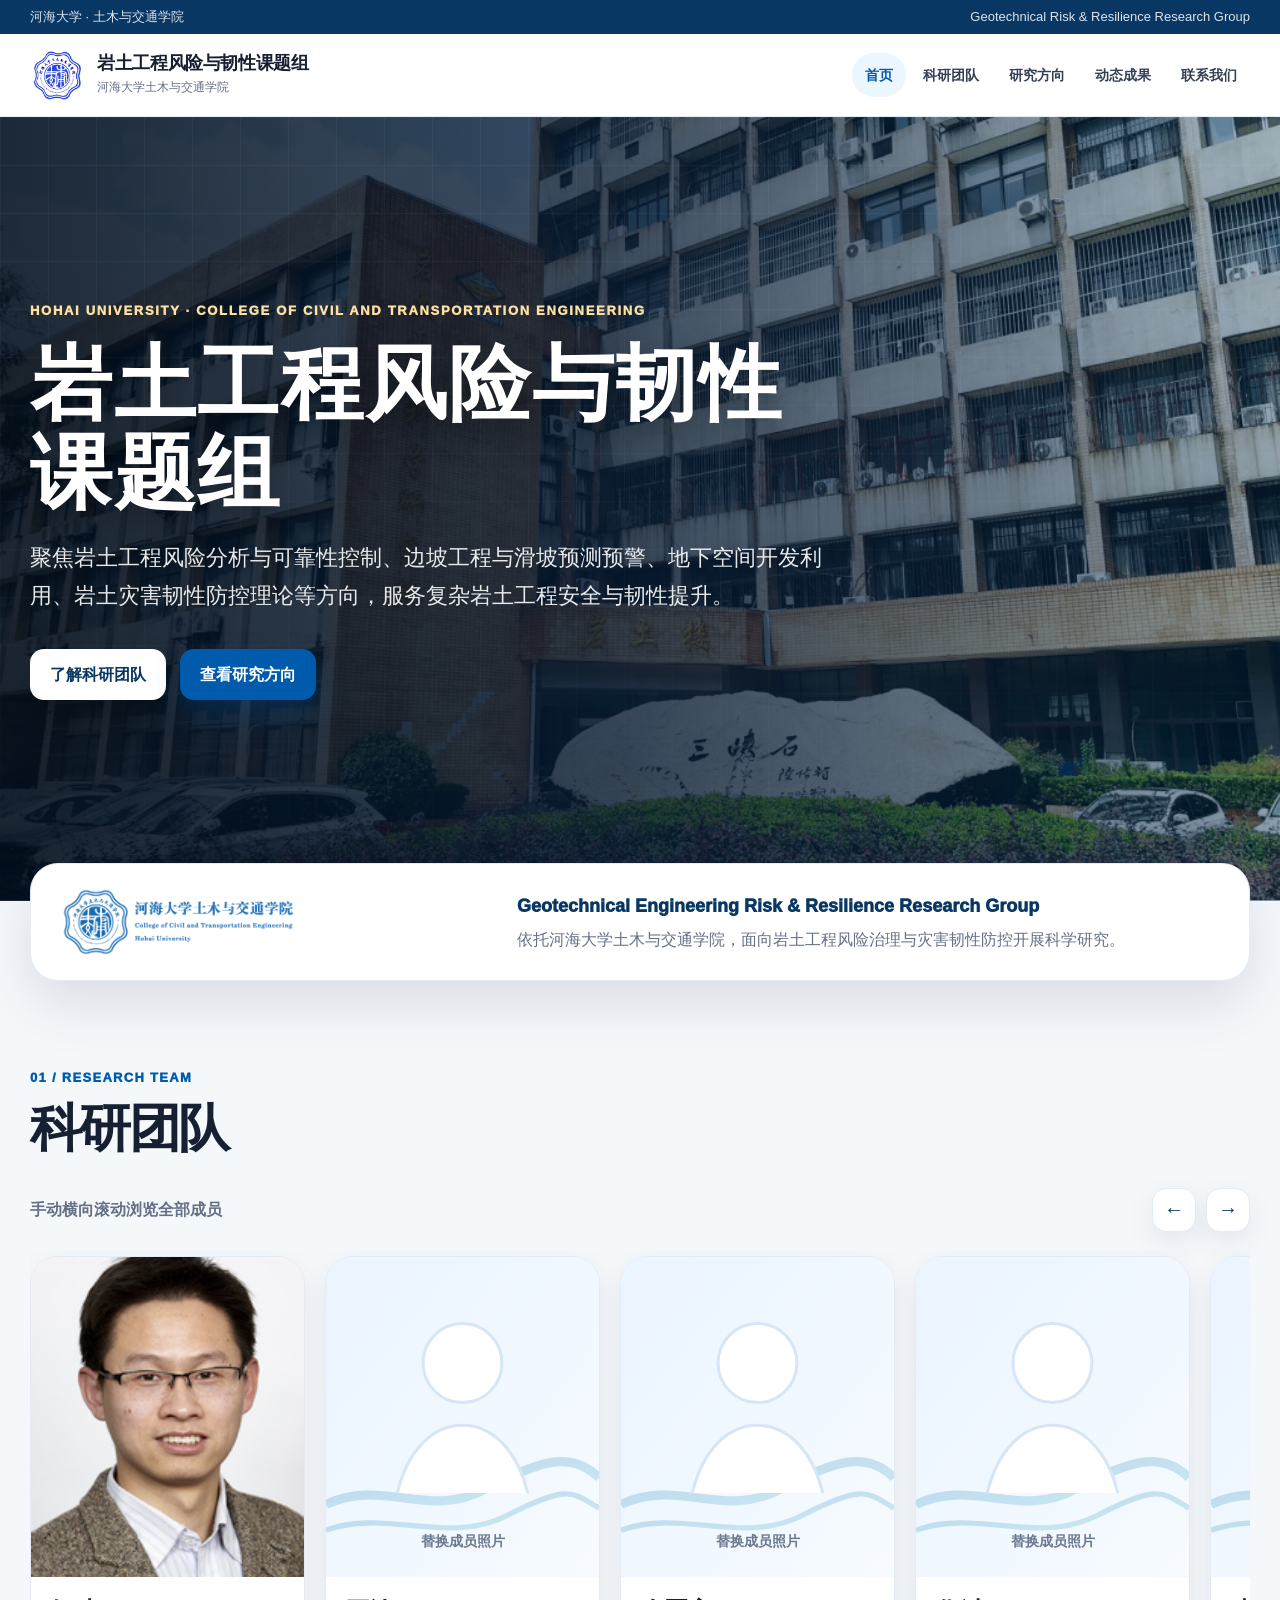
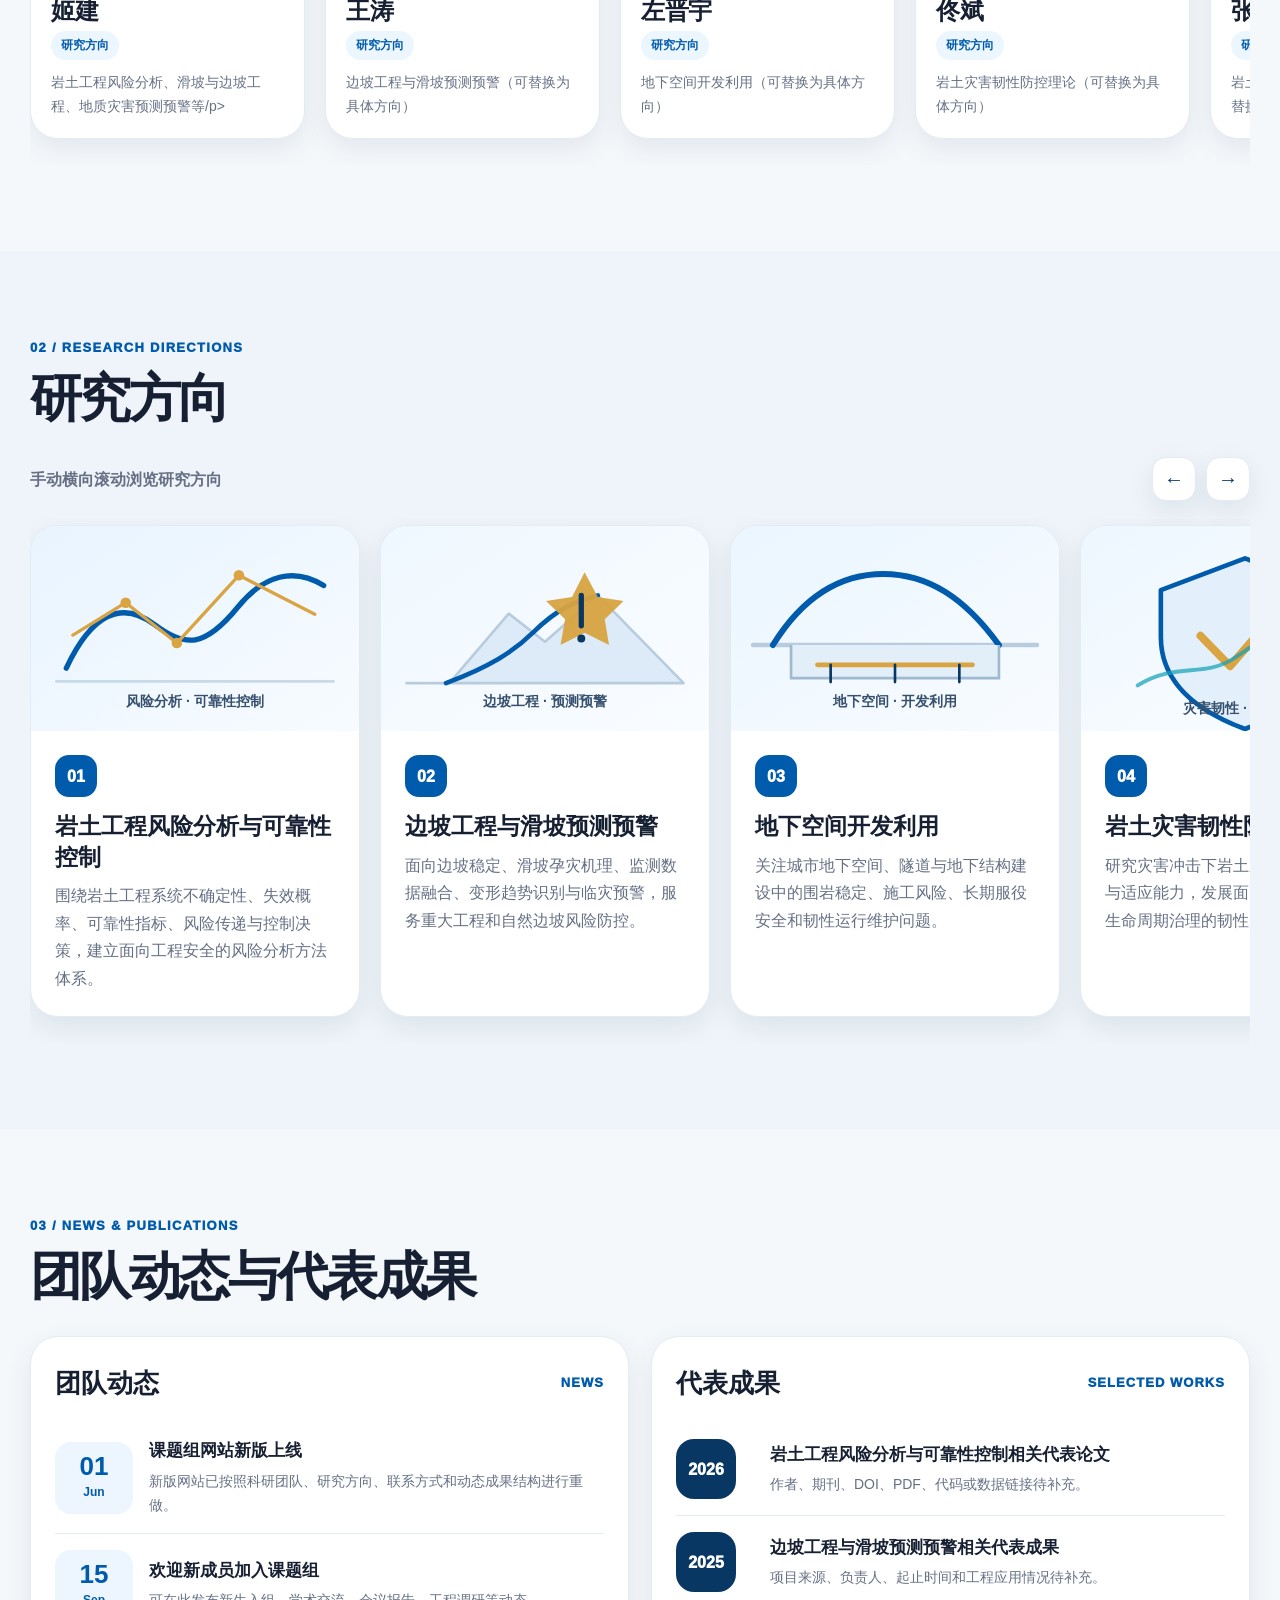
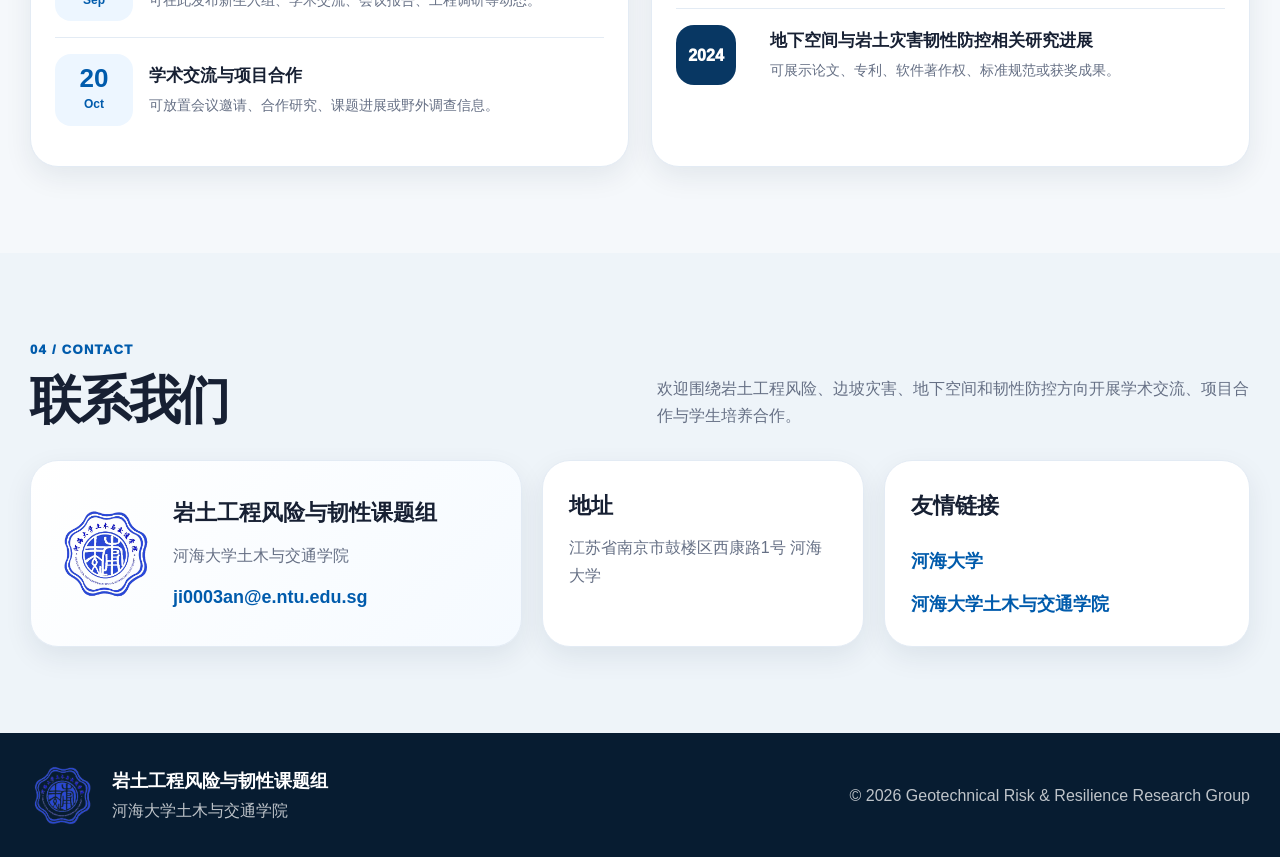
==== 课题组网站/index.html @ 854dbd65 "Add files via upload" ====
<!DOCTYPE html>
<html lang="zh-CN">
<head>
  <meta charset="UTF-8" />
  <meta name="viewport" content="width=device-width, initial-scale=1.0" />
  <title>岩土工程风险与韧性课题组</title>
  <meta name="description" content="河海大学土木与交通学院岩土工程风险与韧性课题组网站，展示科研团队、研究方向、联系方式、团队动态与代表成果。" />
  <meta name="theme-color" content="#005bac" />
  <link rel="stylesheet" href="assets/css/style.css" />
</head>
<body>
  <a class="skip-link" href="#mainContent">跳转到正文</a>

  <div class="topbar">
    <div class="container topbar-inner">
      <span>河海大学 · 土木与交通学院</span>
      <span>Geotechnical Risk & Resilience Research Group</span>
    </div>
  </div>

  <header class="site-header" id="siteHeader">
    <nav class="container navbar" aria-label="主导航">
      <a class="brand" href="#home" aria-label="返回首页">
        <img class="brand-emblem" src="assets/img/college-emblem.png" alt="河海大学土木与交通学院院徽" />
        <span class="brand-copy">
          <strong>岩土工程风险与韧性课题组</strong>
          <em>河海大学土木与交通学院</em>
        </span>
      </a>

      <button class="menu-toggle" id="menuToggle" type="button" aria-expanded="false" aria-controls="navMenu">
        <span></span><span></span><span></span>
        <span class="sr-only">打开或关闭导航菜单</span>
      </button>

      <div class="nav-menu" id="navMenu">
        <a href="#home">首页</a>
        <a href="#team">科研团队</a>
        <a href="#research">研究方向</a>
        <a href="#news">动态成果</a>
        <a href="#contact">联系我们</a>
      </div>
    </nav>
  </header>

  <main id="mainContent">
    <section class="hero" id="home" aria-label="网站首页">
      <div class="hero-shade"></div>
      <div class="container hero-content">
        <div class="hero-copy reveal">
          <p class="hero-kicker">HOHAI UNIVERSITY · COLLEGE OF CIVIL AND TRANSPORTATION ENGINEERING</p>
          <h1>岩土工程风险与韧性<br />课题组</h1>
          <p class="hero-lead">聚焦岩土工程风险分析与可靠性控制、边坡工程与滑坡预测预警、地下空间开发利用、岩土灾害韧性防控理论等方向，服务复杂岩土工程安全与韧性提升。</p>
          <div class="hero-actions">
            <a class="btn primary" href="#team">了解科研团队</a>
            <a class="btn secondary" href="#research">查看研究方向</a>
          </div>
        </div>
      </div>
    </section>

    <div class="affiliation-band" aria-label="学院标识">
      <div class="container affiliation-inner">
        <img class="college-wordmark" src="assets/img/college-logo-blue.png" alt="河海大学土木与交通学院标识" />
        <div class="affiliation-text">
          <strong>Geotechnical Engineering Risk & Resilience Research Group</strong>
          <span>依托河海大学土木与交通学院，面向岩土工程风险治理与灾害韧性防控开展科学研究。</span>
        </div>
      </div>
    </div>

    <section class="section" id="team">
      <div class="container">
        <div class="section-heading reveal">
          <div>
            <p class="section-index">01 / Research Team</p>
            <h2>科研团队</h2>
          </div>
          <p></p>
        </div>

        <div class="scroll-toolbar reveal" aria-label="科研团队滚动控制">
          <span>手动横向滚动浏览全部成员</span>
          <div class="scroll-buttons">
            <button type="button" data-scroll-target="#memberTrack" data-scroll-dir="-1" aria-label="向左滚动科研团队">←</button>
            <button type="button" data-scroll-target="#memberTrack" data-scroll-dir="1" aria-label="向右滚动科研团队">→</button>
          </div>
        </div>

        <div class="horizontal-track members-track reveal" id="memberTrack" tabindex="0" aria-label="科研团队成员列表">
          <article class="member-card"><figure><img src="assets/img/people/Jianji.jpg" alt="姬建照片占位" /></figure><div class="member-info"><h3>姬建</h3><span>研究方向</span><p>岩土工程风险分析、滑坡与边坡工程、地质灾害预测预警等/p></div></article>
          <article class="member-card"><figure><img src="assets/img/people/person-placeholder.svg" alt="王涛照片占位" /></figure><div class="member-info"><h3>王涛</h3><span>研究方向</span><p>边坡工程与滑坡预测预警（可替换为具体方向）</p></div></article>
          <article class="member-card"><figure><img src="assets/img/people/person-placeholder.svg" alt="左晋宇照片占位" /></figure><div class="member-info"><h3>左晋宇</h3><span>研究方向</span><p>地下空间开发利用（可替换为具体方向）</p></div></article>
          <article class="member-card"><figure><img src="assets/img/people/person-placeholder.svg" alt="佟斌照片占位" /></figure><div class="member-info"><h3>佟斌</h3><span>研究方向</span><p>岩土灾害韧性防控理论（可替换为具体方向）</p></div></article>
          <article class="member-card"><figure><img src="assets/img/people/person-placeholder.svg" alt="张童照片占位" /></figure><div class="member-info"><h3>张童</h3><span>研究方向</span><p>岩土工程风险分析与可靠性控制（可替换为具体方向）</p></div></article>
          <article class="member-card"><figure><img src="assets/img/people/person-placeholder.svg" alt="张昱照片占位" /></figure><div class="member-info"><h3>张昱</h3><span>研究方向</span><p>边坡工程与滑坡预测预警（可替换为具体方向）</p></div></article>
          <article class="member-card"><figure><img src="assets/img/people/MapelChow.png" alt="周逸枫照片占位" /></figure><div class="member-info"><h3>周逸枫</h3><span>研究方向</span><p>岩质边坡稳定性，机器学习</p></div></article>
          <article class="member-card"><figure><img src="assets/img/people/person-placeholder.svg" alt="李思侃照片占位" /></figure><div class="member-info"><h3>李思侃</h3><span>研究方向</span><p>岩土灾害韧性防控理论（可替换为具体方向）</p></div></article>
          <article class="member-card"><figure><img src="assets/img/people/person-placeholder.svg" alt="汪长兴照片占位" /></figure><div class="member-info"><h3>汪长兴</h3><span>研究方向</span><p>岩土工程风险分析与可靠性控制（可替换为具体方向）</p></div></article>
          <article class="member-card"><figure><img src="assets/img/people/person-placeholder.svg" alt="谢善尧照片占位" /></figure><div class="member-info"><h3>谢善尧</h3><span>研究方向</span><p>边坡工程与滑坡预测预警（可替换为具体方向）</p></div></article>
          <article class="member-card"><figure><img src="assets/img/people/person-placeholder.svg" alt="潘文轩照片占位" /></figure><div class="member-info"><h3>潘文轩</h3><span>研究方向</span><p>地下空间开发利用（可替换为具体方向）</p></div></article>
          <article class="member-card"><figure><img src="assets/img/people/person-placeholder.svg" alt="田佳庆照片占位" /></figure><div class="member-info"><h3>田佳庆</h3><span>研究方向</span><p>岩土灾害韧性防控理论（可替换为具体方向）</p></div></article>
          <article class="member-card"><figure><img src="assets/img/people/person-placeholder.svg" alt="刘雅洁照片占位" /></figure><div class="member-info"><h3>刘雅洁</h3><span>研究方向</span><p>岩土工程风险分析与可靠性控制（可替换为具体方向）</p></div></article>
          <article class="member-card"><figure><img src="assets/img/people/person-placeholder.svg" alt="洪立涛照片占位" /></figure><div class="member-info"><h3>洪立涛</h3><span>研究方向</span><p>边坡工程与滑坡预测预警（可替换为具体方向）</p></div></article>
          <article class="member-card"><figure><img src="assets/img/people/person-placeholder.svg" alt="陈哲照片占位" /></figure><div class="member-info"><h3>陈哲</h3><span>研究方向</span><p>地下空间开发利用（可替换为具体方向）</p></div></article>
          <article class="member-card"><figure><img src="assets/img/people/person-placeholder.svg" alt="章均昊照片占位" /></figure><div class="member-info"><h3>章均昊</h3><span>研究方向</span><p>岩土灾害韧性防控理论（可替换为具体方向）</p></div></article>
          <article class="member-card"><figure><img src="assets/img/people/person-placeholder.svg" alt="项梓轩照片占位" /></figure><div class="member-info"><h3>项梓轩</h3><span>研究方向</span><p>岩土工程风险分析与可靠性控制（可替换为具体方向）</p></div></article>
          <article class="member-card"><figure><img src="assets/img/people/PengYijie.jpg" alt="彭毅杰照片占位" /></figure><div class="member-info"><h3>彭毅杰</h3><span>研究方向</span><p>机器学习</p></div></article>
          <article class="member-card"><figure><img src="assets/img/people/person-placeholder.svg" alt="徐璐照片占位" /></figure><div class="member-info"><h3>徐璐</h3><span>研究方向</span><p>地下空间开发利用（可替换为具体方向）</p></div></article>
        </div>
      </div>
    </section>

    <section class="section section-muted" id="research">
      <div class="container">
        <div class="section-heading reveal">
          <div>
            <p class="section-index">02 / Research Directions</p>
            <h2>研究方向</h2>
          </div>
          <p></p>
        </div>

        <div class="scroll-toolbar reveal" aria-label="研究方向滚动控制">
          <span>手动横向滚动浏览研究方向</span>
          <div class="scroll-buttons">
            <button type="button" data-scroll-target="#researchTrack" data-scroll-dir="-1" aria-label="向左滚动研究方向">←</button>
            <button type="button" data-scroll-target="#researchTrack" data-scroll-dir="1" aria-label="向右滚动研究方向">→</button>
          </div>
        </div>

        <div class="horizontal-track research-track reveal" id="researchTrack" tabindex="0" aria-label="研究方向列表">
          <article class="research-card">
            <figure><img src="assets/img/research/risk-reliability.svg" alt="岩土工程风险分析与可靠性控制图片占位" /></figure>
            <div class="research-card-body"><span>01</span><h3>岩土工程风险分析与可靠性控制</h3><p>围绕岩土工程系统不确定性、失效概率、可靠性指标、风险传递与控制决策，建立面向工程安全的风险分析方法体系。</p></div>
          </article>
          <article class="research-card">
            <figure><img src="assets/img/research/slope-warning.svg" alt="边坡工程与滑坡预测预警图片占位" /></figure>
            <div class="research-card-body"><span>02</span><h3>边坡工程与滑坡预测预警</h3><p>面向边坡稳定、滑坡孕灾机理、监测数据融合、变形趋势识别与临灾预警，服务重大工程和自然边坡风险防控。</p></div>
          </article>
          <article class="research-card">
            <figure><img src="assets/img/research/underground-space.svg" alt="地下空间开发利用图片占位" /></figure>
            <div class="research-card-body"><span>03</span><h3>地下空间开发利用</h3><p>关注城市地下空间、隧道与地下结构建设中的围岩稳定、施工风险、长期服役安全和韧性运行维护问题。</p></div>
          </article>
          <article class="research-card">
            <figure><img src="assets/img/research/resilience-prevention.svg" alt="岩土灾害韧性防控理论图片占位" /></figure>
            <div class="research-card-body"><span>04</span><h3>岩土灾害韧性防控理论</h3><p>研究灾害冲击下岩土系统的承灾、恢复与适应能力，发展面向多灾种耦合和全生命周期治理的韧性防控理论。</p></div>
          </article>
        </div>
      </div>
    </section>

    <section class="section" id="news">
      <div class="container">
        <div class="section-heading reveal">
          <div>
            <p class="section-index">03 / News & Publications</p>
            <h2>团队动态与代表成果</h2>
          </div>
          <p></p>
        </div>

        <div class="news-publications">
          <div class="panel reveal">
            <div class="panel-head">
              <h3>团队动态</h3>
              <span>News</span>
            </div>
            <article class="news-item"><time><strong>01</strong><span>Jun</span></time><div><h4>课题组网站新版上线</h4><p>新版网站已按照科研团队、研究方向、联系方式和动态成果结构进行重做。</p></div></article>
            <article class="news-item"><time><strong>15</strong><span>Sep</span></time><div><h4>欢迎新成员加入课题组</h4><p>可在此发布新生入组、学术交流、会议报告、工程调研等动态。</p></div></article>
            <article class="news-item"><time><strong>20</strong><span>Oct</span></time><div><h4>学术交流与项目合作</h4><p>可放置会议邀请、合作研究、课题进展或野外调查信息。</p></div></article>
          </div>

          <div class="panel reveal">
            <div class="panel-head">
              <h3>代表成果</h3>
              <span>Selected Works</span>
            </div>
            <article class="publication-item"><span>2026</span><div><h4>岩土工程风险分析与可靠性控制相关代表论文</h4><p>作者、期刊、DOI、PDF、代码或数据链接待补充。</p></div></article>
            <article class="publication-item"><span>2025</span><div><h4>边坡工程与滑坡预测预警相关代表成果</h4><p>项目来源、负责人、起止时间和工程应用情况待补充。</p></div></article>
            <article class="publication-item"><span>2024</span><div><h4>地下空间与岩土灾害韧性防控相关研究进展</h4><p>可展示论文、专利、软件著作权、标准规范或获奖成果。</p></div></article>
          </div>
        </div>
      </div>
    </section>
    <section class="section section-muted" id="contact">
      <div class="container">
        <div class="section-heading reveal">
          <div>
            <p class="section-index">04 / Contact</p>
            <h2>联系我们</h2>
          </div>
          <p>欢迎围绕岩土工程风险、边坡灾害、地下空间和韧性防控方向开展学术交流、项目合作与学生培养合作。</p>
        </div>

        <div class="contact-layout reveal">
          <div class="contact-card primary-contact">
            <img src="assets/img/college-emblem.png" alt="河海大学土木与交通学院院徽" />
            <div>
              <h3>岩土工程风险与韧性课题组</h3>
              <p>河海大学土木与交通学院</p>
              <a href="mailto:ji0003an@e.ntu.edu.sg">ji0003an@e.ntu.edu.sg</a>
            </div>
          </div>
          <div class="contact-card">
            <h3>地址</h3>
            <p>江苏省南京市鼓楼区西康路1号      河海大学</p>
          </div>
          <div class="contact-card">
  <h3>友情链接</h3>
  <p>
    <a href="https://www.hhu.edu.cn/" target="_blank" rel="noopener noreferrer">河海大学</a><br />
    <a href="https://ccte.hhu.edu.cn/" target="_blank" rel="noopener noreferrer">河海大学土木与交通学院</a><br />
  </p>
</div>
        </div>
      </div>
    </section>

  </main>

  <footer class="site-footer">
    <div class="container footer-inner">
      <div class="footer-brand">
        <img src="assets/img/college-emblem.png" alt="河海大学土木与交通学院院徽" />
        <div>
          <strong>岩土工程风险与韧性课题组</strong>
          <span>河海大学土木与交通学院</span>
        </div>
      </div>
      <div class="footer-meta">© <span id="year"></span> Geotechnical Risk & Resilience Research Group</div>
    </div>
  </footer>

  <button class="back-to-top" id="backToTop" type="button" aria-label="返回顶部">↑</button>
  <script src="assets/js/main.js"></script>
</body>
</html>
---- 课题组网站/assets/css/style.css ----
:root {
  --blue: #005bac;
  --blue-dark: #083763;
  --blue-deeper: #061c34;
  --cyan: #15a1b8;
  --gold: #d9a441;
  --ink: #172033;
  --muted: #667085;
  --line: #e3ebf4;
  --bg: #f5f8fb;
  --white: #ffffff;
  --shadow: 0 22px 58px rgba(13, 35, 66, 0.12);
  --shadow-soft: 0 10px 28px rgba(13, 35, 66, 0.08);
  --radius-lg: 28px;
  --radius: 18px;
  --header-height: 82px;
}

* { box-sizing: border-box; }
html { scroll-behavior: smooth; scroll-padding-top: 104px; }
body {
  margin: 0;
  color: var(--ink);
  background: var(--bg);
  font-family: "PingFang SC", "Microsoft YaHei", "Noto Sans SC", Arial, sans-serif;
  line-height: 1.72;
}
body.menu-open { overflow: hidden; }
a { color: inherit; text-decoration: none; }
img { display: block; max-width: 100%; }
button { font: inherit; }
code {
  padding: 2px 6px;
  border-radius: 7px;
  color: var(--blue-dark);
  background: #e9f4ff;
  font-size: 0.92em;
}

.container {
  width: min(1220px, calc(100% - 44px));
  margin: 0 auto;
}
.sr-only,
.skip-link {
  position: absolute;
  width: 1px;
  height: 1px;
  padding: 0;
  margin: -1px;
  overflow: hidden;
  clip: rect(0, 0, 0, 0);
  white-space: nowrap;
  border: 0;
}
.skip-link:focus {
  position: fixed;
  top: 12px;
  left: 12px;
  z-index: 999;
  width: auto;
  height: auto;
  padding: 10px 14px;
  clip: auto;
  color: white;
  background: var(--blue-dark);
  border-radius: 10px;
}

.topbar {
  color: rgba(255, 255, 255, 0.86);
  background: var(--blue-dark);
  font-size: 13px;
}
.topbar-inner {
  min-height: 34px;
  display: flex;
  align-items: center;
  justify-content: space-between;
  gap: 16px;
}

.site-header {
  position: sticky;
  top: 0;
  z-index: 100;
  background: rgba(255, 255, 255, 0.96);
  border-bottom: 1px solid rgba(227, 235, 244, 0.95);
  backdrop-filter: blur(14px);
  transition: box-shadow 0.25s ease, background 0.25s ease;
}
.site-header.scrolled {
  background: rgba(255, 255, 255, 0.99);
  box-shadow: 0 14px 34px rgba(13, 35, 66, 0.08);
}
.navbar {
  min-height: var(--header-height);
  display: flex;
  align-items: center;
  justify-content: space-between;
  gap: 24px;
}
.brand {
  display: inline-flex;
  align-items: center;
  gap: 13px;
  min-width: 330px;
}
.brand-emblem {
  width: 54px;
  height: 54px;
  object-fit: contain;
  flex: 0 0 auto;
}
.brand-copy strong {
  display: block;
  font-size: 18px;
  line-height: 1.22;
  font-weight: 950;
  letter-spacing: -0.02em;
}
.brand-copy em {
  display: block;
  margin-top: 2px;
  color: var(--muted);
  font-size: 12px;
  font-style: normal;
}
.nav-menu {
  display: flex;
  align-items: center;
  justify-content: flex-end;
  gap: 4px;
}
.nav-menu a {
  padding: 10px 13px;
  border-radius: 999px;
  color: #344054;
  font-size: 14px;
  font-weight: 800;
  white-space: nowrap;
  transition: background 0.2s ease, color 0.2s ease;
}
.nav-menu a:hover,
.nav-menu a.active {
  color: var(--blue);
  background: #ecf6ff;
}
.menu-toggle {
  display: none;
  width: 46px;
  height: 42px;
  border: 0;
  border-radius: 14px;
  background: #eef6ff;
  cursor: pointer;
  place-items: center;
  gap: 4px;
  padding: 10px;
}
.menu-toggle span:not(.sr-only) {
  display: block;
  width: 22px;
  height: 2px;
  border-radius: 999px;
  background: var(--blue-dark);
}

.hero {
  position: relative;
  min-height: calc(100vh - 34px - var(--header-height));
  display: flex;
  align-items: center;
  overflow: hidden;
  color: white;
  background-image: url("../img/home-bg.png");
  background-size: cover;
  background-position: center center;
  background-attachment: fixed;
}
.hero-shade {
  position: absolute;
  inset: 0;
  background:
    linear-gradient(90deg, rgba(3, 15, 30, 0.86) 0%, rgba(6, 30, 58, 0.72) 48%, rgba(0, 91, 172, 0.22) 100%),
    linear-gradient(180deg, rgba(0, 0, 0, 0.08), rgba(0, 0, 0, 0.32));
}
.hero::after {
  content: "";
  position: absolute;
  inset: 0;
  pointer-events: none;
  background-image:
    linear-gradient(rgba(255, 255, 255, 0.06) 1px, transparent 1px),
    linear-gradient(90deg, rgba(255, 255, 255, 0.06) 1px, transparent 1px);
  background-size: 48px 48px;
  mask-image: linear-gradient(to bottom, rgba(0,0,0,0.72), rgba(0,0,0,0.1));
}
.hero-content {
  position: relative;
  z-index: 2;
  padding: 86px 0 104px;
}
.hero-copy {
  max-width: 900px;
}
.hero-kicker {
  margin: 0 0 18px;
  color: #ffe0a0;
  font-size: 13px;
  font-weight: 950;
  letter-spacing: 0.13em;
}
.hero h1 {
  margin: 0 0 22px;
  font-size: clamp(42px, 6.6vw, 82px);
  line-height: 1.08;
  letter-spacing: 0.02em;
  text-shadow: 0 12px 34px rgba(0, 0, 0, 0.34);
}
.hero-lead {
  margin: 0;
  max-width: 820px;
  color: rgba(255, 255, 255, 0.9);
  font-size: clamp(18px, 2.1vw, 22px);
  font-weight: 520;
}
.hero-actions {
  display: flex;
  flex-wrap: wrap;
  gap: 14px;
  margin-top: 34px;
}
.btn {
  display: inline-flex;
  align-items: center;
  justify-content: center;
  min-height: 48px;
  padding: 12px 20px;
  border-radius: 14px;
  font-weight: 950;
  transition: transform 0.2s ease, box-shadow 0.2s ease, background 0.2s ease;
}
.btn:hover { transform: translateY(-2px); }
.btn.primary {
  color: var(--blue-dark);
  background: white;
  box-shadow: 0 18px 34px rgba(0, 0, 0, 0.2);
}
.btn.secondary {
  color: white;
  background: var(--blue);
  box-shadow: 0 16px 32px rgba(0, 91, 172, 0.26);
}

.affiliation-band {
  position: relative;
  z-index: 3;
  margin-top: -38px;
}
.affiliation-inner {
  min-height: 104px;
  display: grid;
  grid-template-columns: minmax(260px, 430px) 1fr;
  gap: 28px;
  align-items: center;
  padding: 22px 28px;
  border-radius: 28px;
  background: white;
  border: 1px solid var(--line);
  box-shadow: var(--shadow);
}
.college-wordmark {
  max-height: 72px;
  object-fit: contain;
}
.affiliation-text strong {
  display: block;
  color: var(--blue-dark);
  font-size: 18px;
  font-weight: 950;
}
.affiliation-text span {
  display: block;
  margin-top: 4px;
  color: var(--muted);
}

.section { padding: 86px 0; }
.section-muted { background: #eef4f9; }
.section-heading {
  display: grid;
  grid-template-columns: minmax(0, 0.85fr) minmax(320px, 0.85fr);
  gap: 34px;
  align-items: end;
  margin-bottom: 30px;
}
.section-index {
  margin: 0 0 10px;
  color: var(--blue);
  font-size: 13px;
  font-weight: 950;
  letter-spacing: 0.1em;
  text-transform: uppercase;
}
.section-heading h2 {
  margin: 0;
  font-size: clamp(32px, 4.3vw, 52px);
  line-height: 1.12;
  letter-spacing: -0.05em;
}
.section-heading p:last-child {
  margin: 0;
  color: var(--muted);
}

.scroll-toolbar {
  display: flex;
  align-items: center;
  justify-content: space-between;
  gap: 18px;
  margin-bottom: 18px;
  color: var(--muted);
  font-weight: 750;
}
.scroll-buttons {
  display: inline-flex;
  gap: 10px;
}
.scroll-buttons button {
  width: 44px;
  height: 44px;
  display: grid;
  place-items: center;
  border: 1px solid var(--line);
  border-radius: 14px;
  color: var(--blue-dark);
  background: white;
  box-shadow: var(--shadow-soft);
  cursor: pointer;
  font-size: 20px;
  font-weight: 900;
  transition: transform 0.2s ease, background 0.2s ease, color 0.2s ease;
}
.scroll-buttons button:hover {
  color: white;
  background: var(--blue);
  transform: translateY(-2px);
}
.horizontal-track {
  display: grid;
  grid-auto-flow: column;
  grid-auto-columns: minmax(275px, 310px);
  gap: 20px;
  overflow-x: auto;
  overflow-y: hidden;
  padding: 6px 4px 26px;
  scroll-snap-type: x proximity;
  scrollbar-color: var(--blue) #dbe7f2;
  scrollbar-width: thin;
}
.horizontal-track::-webkit-scrollbar { height: 10px; }
.horizontal-track::-webkit-scrollbar-track { background: #dbe7f2; border-radius: 999px; }
.horizontal-track::-webkit-scrollbar-thumb { background: var(--blue); border-radius: 999px; }
.member-card,
.research-card,
.contact-card,
.panel {
  background: white;
  border: 1px solid var(--line);
  border-radius: var(--radius-lg);
  box-shadow: var(--shadow-soft);
}
.member-card {
  overflow: hidden;
  scroll-snap-align: start;
}
.member-card figure {
  position: relative;
  aspect-ratio: 4 / 4.7;
  margin: 0;
  background: #eef6ff;
  overflow: hidden;
}
.member-card figure img {
  width: 100%;
  height: 100%;
  object-fit: cover;
}
.member-info {
  padding: 20px;
}
.member-info h3 {
  margin: 0 0 5px;
  font-size: 24px;
  line-height: 1.15;
  letter-spacing: -0.02em;
}
.member-info span {
  display: inline-flex;
  margin-bottom: 10px;
  padding: 4px 10px;
  border-radius: 999px;
  color: var(--blue);
  background: #ecf6ff;
  font-size: 12px;
  font-weight: 900;
}
.member-info p {
  margin: 0;
  color: var(--muted);
  font-size: 14px;
}

.research-track {
  grid-auto-columns: minmax(330px, 430px);
}
.research-card {
  overflow: hidden;
  scroll-snap-align: start;
}
.research-card figure {
  margin: 0;
  aspect-ratio: 16 / 10;
  background: #eaf4ff;
  overflow: hidden;
}
.research-card figure img {
  width: 100%;
  height: 100%;
  object-fit: cover;
}
.research-card-body {
  padding: 24px;
}
.research-card-body > span {
  display: inline-grid;
  place-items: center;
  width: 42px;
  height: 42px;
  margin-bottom: 14px;
  border-radius: 14px;
  color: white;
  background: var(--blue);
  font-weight: 950;
}
.research-card h3 {
  margin: 0 0 10px;
  font-size: 23px;
  line-height: 1.32;
}
.research-card p {
  margin: 0;
  color: var(--muted);
}

.contact-layout {
  display: grid;
  grid-template-columns: 1.25fr 0.82fr 0.93fr;
  gap: 20px;
}
.contact-card {
  padding: 26px;
}
.contact-card h3 {
  margin: 0 0 10px;
  font-size: 22px;
}
.contact-card p {
  margin: 0;
  color: var(--muted);
}
.contact-card a {
  display: inline-flex;
  margin-top: 12px;
  color: var(--blue);
  font-size: 18px;
  font-weight: 900;
}
.primary-contact {
  display: grid;
  grid-template-columns: 96px 1fr;
  gap: 20px;
  align-items: center;
  background: linear-gradient(135deg, #ffffff, #f5faff);
}
.primary-contact img {
  width: 96px;
  height: 96px;
  object-fit: contain;
}

.news-publications {
  display: grid;
  grid-template-columns: 1fr 1fr;
  gap: 22px;
}
.panel { padding: 24px; }
.panel-head {
  display: flex;
  align-items: center;
  justify-content: space-between;
  gap: 16px;
  margin-bottom: 18px;
}
.panel-head h3 {
  margin: 0;
  font-size: 26px;
}
.panel-head span {
  color: var(--blue);
  font-size: 13px;
  font-weight: 950;
  letter-spacing: 0.08em;
  text-transform: uppercase;
}
.news-item,
.publication-item {
  display: grid;
  grid-template-columns: 78px 1fr;
  gap: 16px;
  align-items: center;
  padding: 16px 0;
  border-top: 1px solid var(--line);
}
.news-item:first-of-type,
.publication-item:first-of-type { border-top: 0; }
.news-item time {
  display: block;
  padding: 11px 8px;
  border-radius: 16px;
  text-align: center;
  color: var(--blue);
  background: #edf6ff;
  font-weight: 900;
}
.news-item time strong {
  display: block;
  font-size: 26px;
  line-height: 1;
}
.news-item time span {
  display: block;
  margin-top: 3px;
  font-size: 12px;
}
.news-item h4,
.publication-item h4 {
  margin: 0 0 5px;
  font-size: 17px;
  line-height: 1.42;
}
.news-item p,
.publication-item p {
  margin: 0;
  color: var(--muted);
  font-size: 14px;
}
.publication-item > span {
  width: 60px;
  height: 60px;
  display: grid;
  place-items: center;
  border-radius: 18px;
  color: white;
  background: var(--blue-dark);
  font-weight: 950;
}

.site-footer {
  color: rgba(255, 255, 255, 0.74);
  background: #071c31;
}
.footer-inner {
  min-height: 124px;
  display: flex;
  align-items: center;
  justify-content: space-between;
  gap: 20px;
  flex-wrap: wrap;
  padding: 26px 0;
}
.footer-brand {
  display: flex;
  align-items: center;
  gap: 18px;
}
.footer-brand img {
  width: 64px;
  height: 64px;
  max-height: none;
  object-fit: contain;
  flex: 0 0 auto;
}
.footer-brand strong {
  display: block;
  color: white;
  font-size: 18px;
}
.footer-brand span,
.footer-meta { display: block; }

.back-to-top {
  position: fixed;
  right: 22px;
  bottom: 22px;
  z-index: 80;
  width: 44px;
  height: 44px;
  border: 0;
  border-radius: 14px;
  color: white;
  background: var(--blue);
  box-shadow: var(--shadow-soft);
  cursor: pointer;
  opacity: 0;
  transform: translateY(12px);
  pointer-events: none;
  transition: 0.2s ease;
}
.back-to-top.show {
  opacity: 1;
  transform: translateY(0);
  pointer-events: auto;
}

.reveal {
  opacity: 0;
  transform: translateY(22px);
  transition: opacity 0.65s ease, transform 0.65s ease;
}
.reveal.visible {
  opacity: 1;
  transform: translateY(0);
}

@media (max-width: 1080px) {
  .brand { min-width: 285px; }
  .brand-copy strong { font-size: 16px; }
  .nav-menu a { padding: 9px 9px; font-size: 13px; }
  .contact-layout,
  .news-publications { grid-template-columns: 1fr; }
}

@media (max-width: 920px) {
  :root { --header-height: 74px; }
  .topbar-inner { display: block; padding: 8px 0; }
  .brand { min-width: 0; }
  .brand-emblem { width: 48px; height: 48px; }
  .brand-copy em { display: none; }
  .menu-toggle { display: grid; }
  .nav-menu {
    position: fixed;
    top: calc(var(--header-height) + 12px);
    left: 22px;
    right: 22px;
    display: grid;
    gap: 6px;
    padding: 14px;
    border: 1px solid var(--line);
    border-radius: 22px;
    background: white;
    box-shadow: var(--shadow);
    transform: translateY(-14px);
    opacity: 0;
    pointer-events: none;
    transition: 0.22s ease;
  }
  .nav-menu.open {
    opacity: 1;
    pointer-events: auto;
    transform: translateY(0);
  }
  .nav-menu a { border-radius: 14px; font-size: 15px; }
  .hero { min-height: 650px; background-attachment: scroll; }
  .affiliation-inner,
  .section-heading { grid-template-columns: 1fr; }
  .college-wordmark { max-height: none; max-width: 480px; }
  .horizontal-track { grid-auto-columns: minmax(260px, 310px); }
  .research-track { grid-auto-columns: minmax(300px, 410px); }
}

@media (max-width: 640px) {
  .container { width: min(100% - 32px, 1220px); }
  .topbar { font-size: 12px; }
  .brand-copy strong { max-width: 240px; font-size: 15px; }
  .hero { min-height: 610px; }
  .hero-content { padding: 70px 0 86px; }
  .hero h1 { font-size: 42px; letter-spacing: 0.01em; }
  .hero-actions { width: 100%; }
  .btn { width: 100%; }
  .affiliation-band { margin-top: -24px; }
  .affiliation-inner { padding: 20px; border-radius: 22px; }
  .section { padding: 66px 0; }
  .scroll-toolbar { align-items: flex-start; flex-direction: column; }
  .horizontal-track,
  .research-track { grid-auto-columns: minmax(270px, 86vw); gap: 16px; }
  .primary-contact { grid-template-columns: 1fr; }
  .footer-inner { align-items: flex-start; }
  .footer-brand { align-items: flex-start; flex-direction: column; }
  .footer-brand img { width: 64px; height: 64px; }
  .news-item,
  .publication-item { grid-template-columns: 1fr; }
}
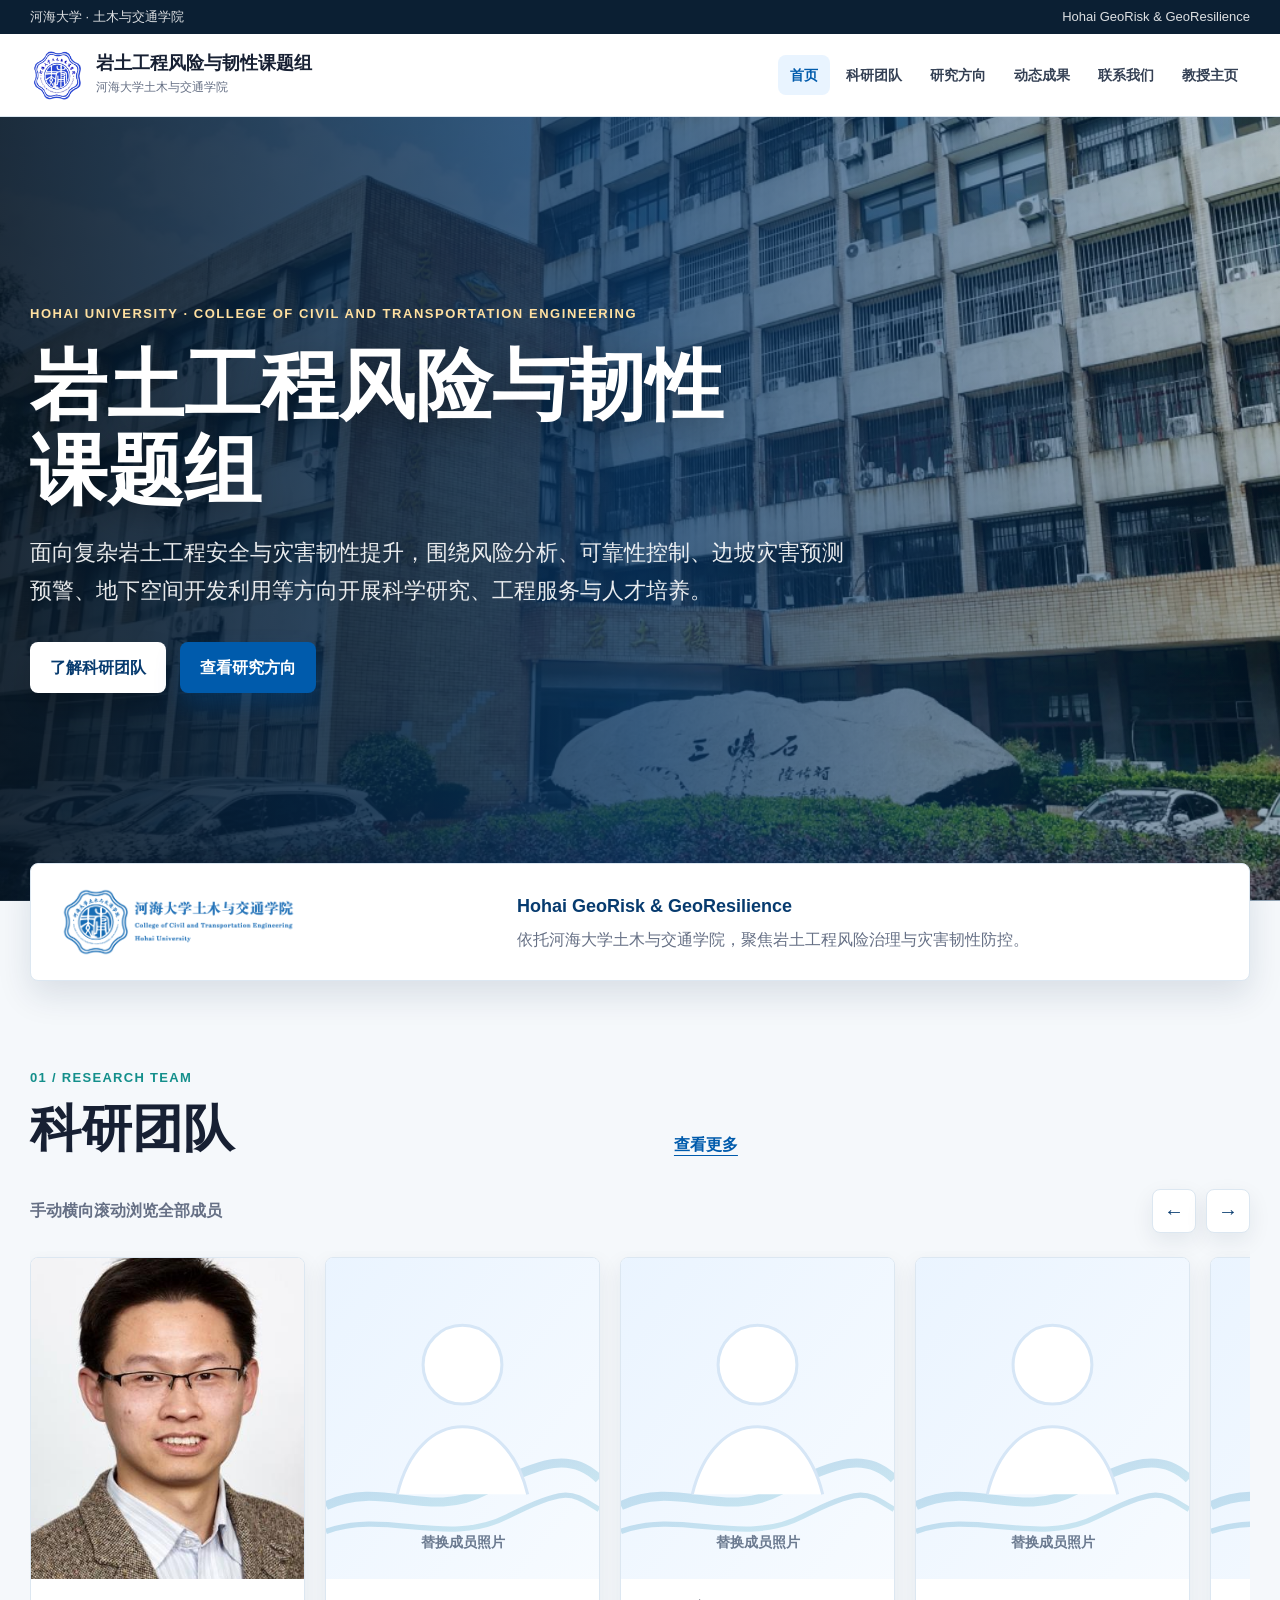
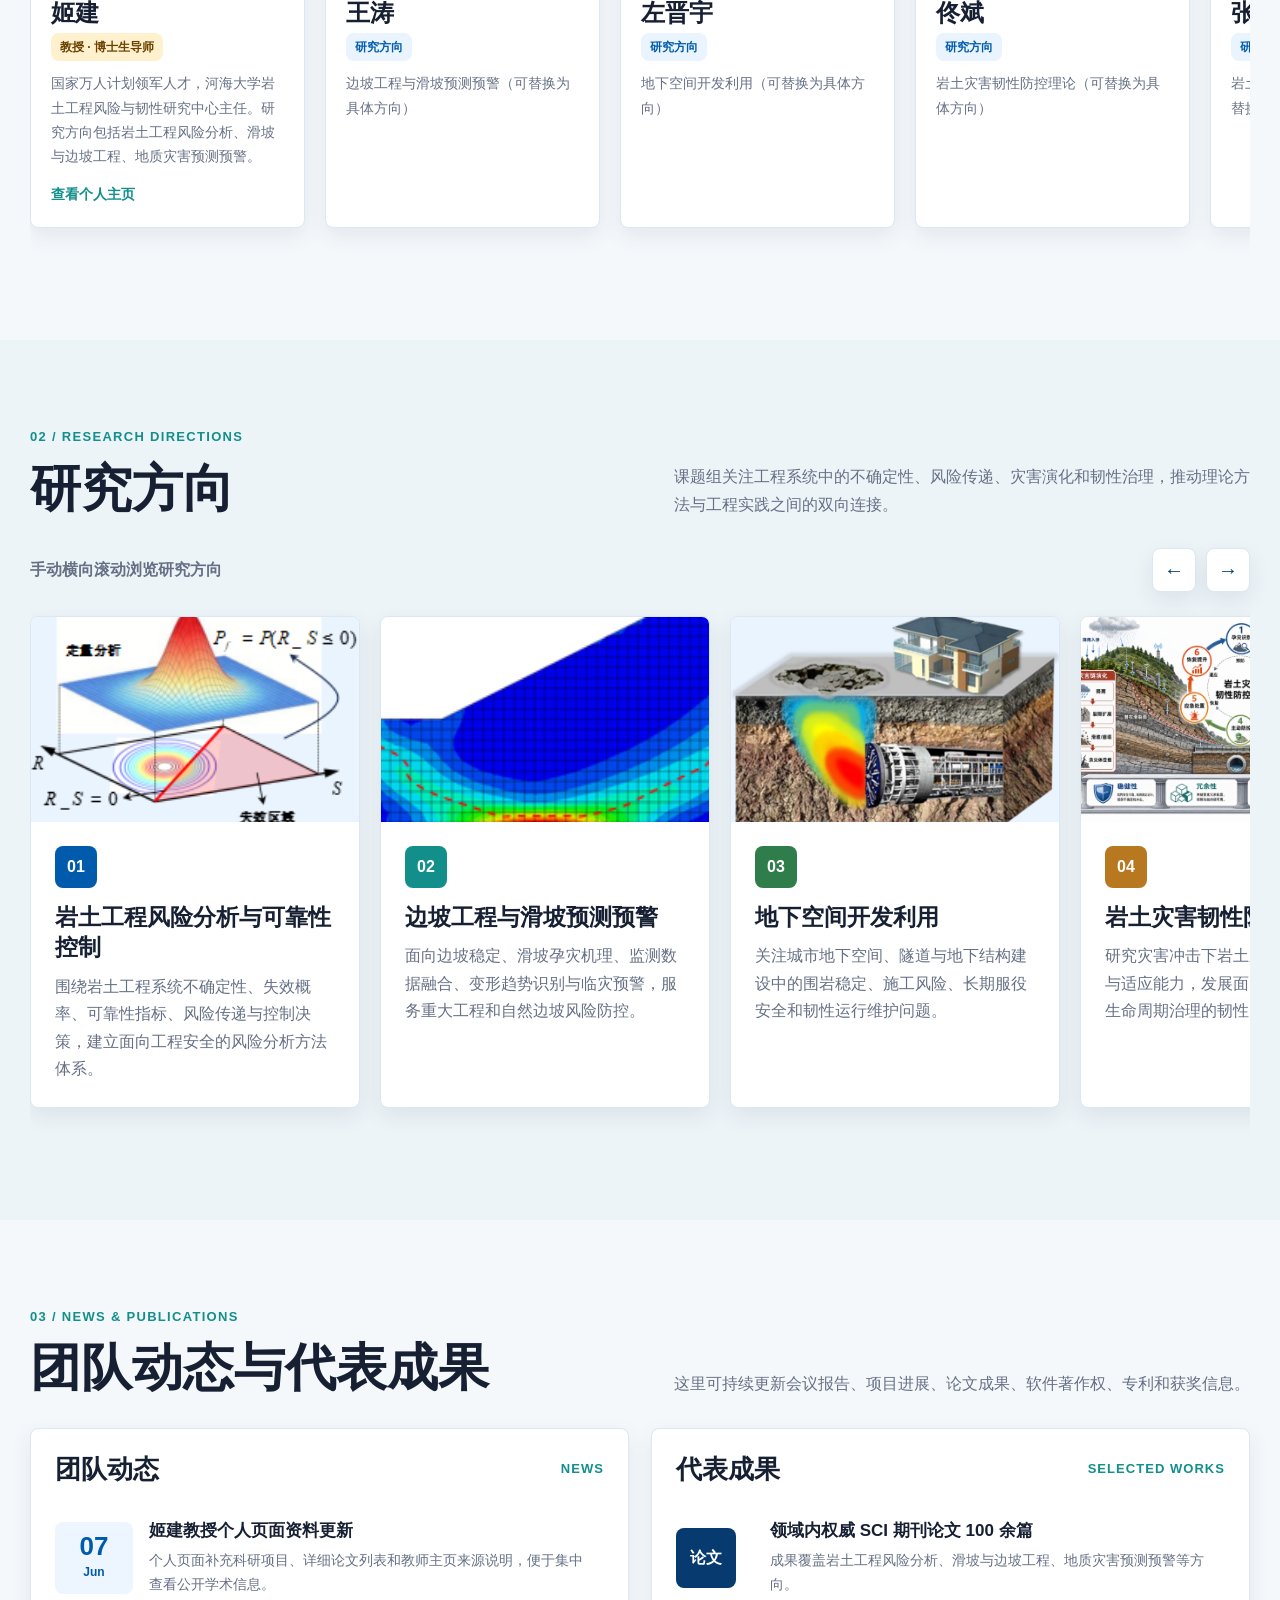
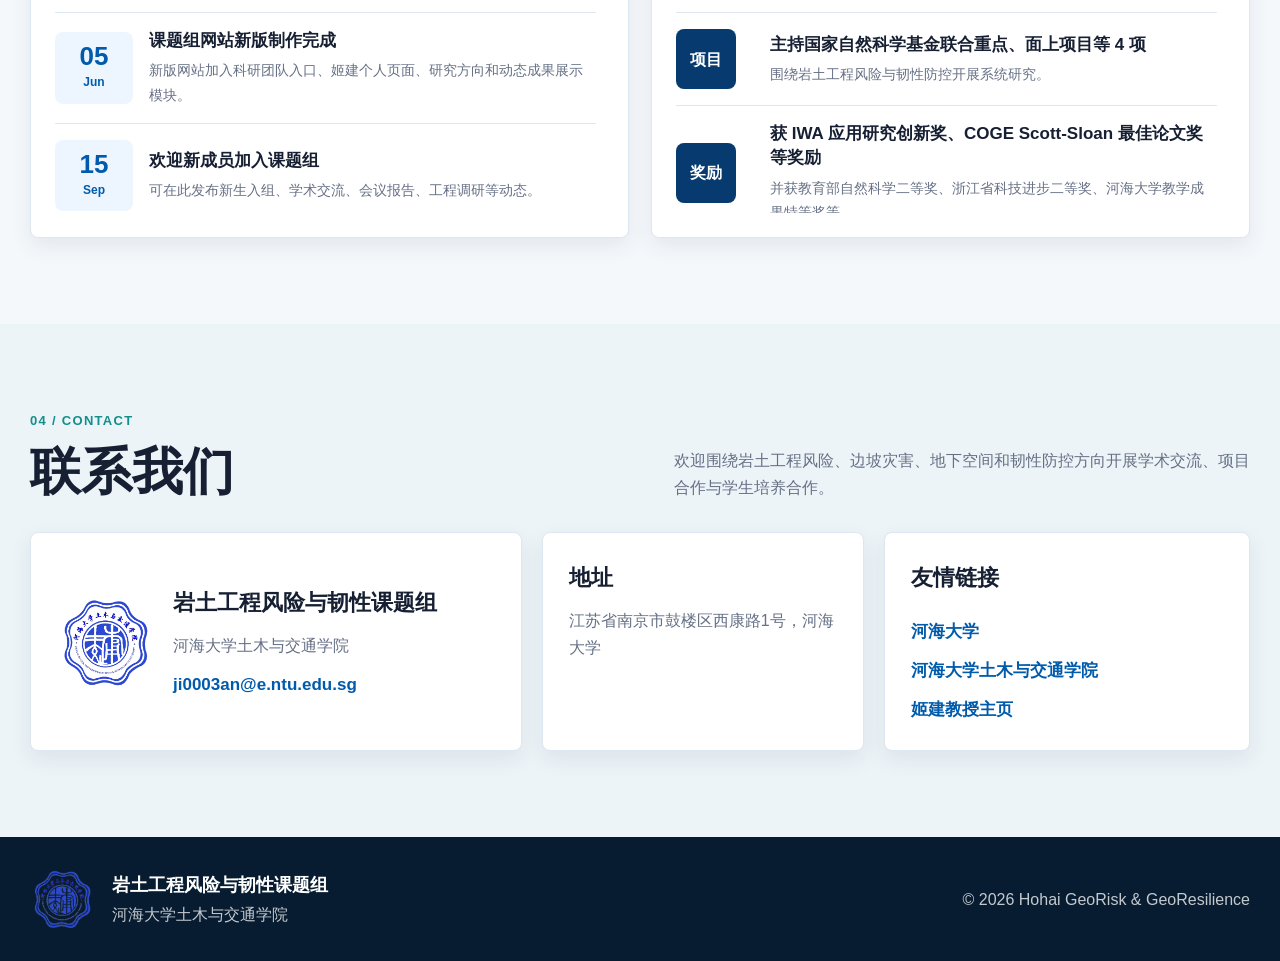
==== commit 7779d893: "Add files via upload" ====
--- a/课题组网站/index.html
+++ b/课题组网站/index.html
@@ -4,7 +4,7 @@
   <meta charset="UTF-8" />
   <meta name="viewport" content="width=device-width, initial-scale=1.0" />
   <title>岩土工程风险与韧性课题组</title>
-  <meta name="description" content="河海大学土木与交通学院岩土工程风险与韧性课题组网站，展示科研团队、研究方向、联系方式、团队动态与代表成果。" />
+  <meta name="description" content="河海大学土木与交通学院岩土工程风险与韧性课题组网站，展示科研团队、研究方向、团队动态、代表成果和联系方式。" />
   <meta name="theme-color" content="#005bac" />
   <link rel="stylesheet" href="assets/css/style.css" />
 </head>
@@ -14,7 +14,7 @@
   <div class="topbar">
     <div class="container topbar-inner">
       <span>河海大学 · 土木与交通学院</span>
-      <span>Geotechnical Risk & Resilience Research Group</span>
+      <span>Hohai GeoRisk &amp; GeoResilience</span>
     </div>
   </div>
 
@@ -35,10 +35,11 @@
 
       <div class="nav-menu" id="navMenu">
         <a href="#home">首页</a>
-        <a href="#team">科研团队</a>
+        <a href="team.html">科研团队</a>
         <a href="#research">研究方向</a>
         <a href="#news">动态成果</a>
         <a href="#contact">联系我们</a>
+        <a href="ji-jian.html">教授主页</a>
       </div>
     </nav>
   </header>
@@ -50,9 +51,9 @@
         <div class="hero-copy reveal">
           <p class="hero-kicker">HOHAI UNIVERSITY · COLLEGE OF CIVIL AND TRANSPORTATION ENGINEERING</p>
           <h1>岩土工程风险与韧性<br />课题组</h1>
-          <p class="hero-lead">聚焦岩土工程风险分析与可靠性控制、边坡工程与滑坡预测预警、地下空间开发利用、岩土灾害韧性防控理论等方向，服务复杂岩土工程安全与韧性提升。</p>
+          <p class="hero-lead">面向复杂岩土工程安全与灾害韧性提升，围绕风险分析、可靠性控制、边坡灾害预测预警、地下空间开发利用等方向开展科学研究、工程服务与人才培养。</p>
           <div class="hero-actions">
-            <a class="btn primary" href="#team">了解科研团队</a>
+            <a class="btn primary" href="team.html">了解科研团队</a>
             <a class="btn secondary" href="#research">查看研究方向</a>
           </div>
         </div>
@@ -63,8 +64,8 @@
       <div class="container affiliation-inner">
         <img class="college-wordmark" src="assets/img/college-logo-blue.png" alt="河海大学土木与交通学院标识" />
         <div class="affiliation-text">
-          <strong>Geotechnical Engineering Risk & Resilience Research Group</strong>
-          <span>依托河海大学土木与交通学院，面向岩土工程风险治理与灾害韧性防控开展科学研究。</span>
+          <strong>Hohai GeoRisk &amp; GeoResilience</strong>
+          <span>依托河海大学土木与交通学院，聚焦岩土工程风险治理与灾害韧性防控。</span>
         </div>
       </div>
     </div>
@@ -76,7 +77,7 @@
             <p class="section-index">01 / Research Team</p>
             <h2>科研团队</h2>
           </div>
-          <p></p>
+          <p><a class="section-more-link" href="team.html" aria-label="查看更多科研团队成员">查看更多</a></p>
         </div>
 
         <div class="scroll-toolbar reveal" aria-label="科研团队滚动控制">
@@ -88,13 +89,21 @@
         </div>
 
         <div class="horizontal-track members-track reveal" id="memberTrack" tabindex="0" aria-label="科研团队成员列表">
-          <article class="member-card"><figure><img src="assets/img/people/Jianji.jpg" alt="姬建照片占位" /></figure><div class="member-info"><h3>姬建</h3><span>研究方向</span><p>岩土工程风险分析、滑坡与边坡工程、地质灾害预测预警等/p></div></article>
+          <a class="member-card member-card-link featured-member" href="ji-jian.html" aria-label="打开姬建个人页面">
+            <figure><img src="assets/img/people/Jianji.png" alt="姬建照片" /></figure>
+            <div class="member-info">
+              <h3>姬建</h3>
+              <span>教授 · 博士生导师</span>
+              <p>国家万人计划领军人才，河海大学岩土工程风险与韧性研究中心主任。研究方向包括岩土工程风险分析、滑坡与边坡工程、地质灾害预测预警。</p>
+              <strong>查看个人主页</strong>
+            </div>
+          </a>
           <article class="member-card"><figure><img src="assets/img/people/person-placeholder.svg" alt="王涛照片占位" /></figure><div class="member-info"><h3>王涛</h3><span>研究方向</span><p>边坡工程与滑坡预测预警（可替换为具体方向）</p></div></article>
           <article class="member-card"><figure><img src="assets/img/people/person-placeholder.svg" alt="左晋宇照片占位" /></figure><div class="member-info"><h3>左晋宇</h3><span>研究方向</span><p>地下空间开发利用（可替换为具体方向）</p></div></article>
           <article class="member-card"><figure><img src="assets/img/people/person-placeholder.svg" alt="佟斌照片占位" /></figure><div class="member-info"><h3>佟斌</h3><span>研究方向</span><p>岩土灾害韧性防控理论（可替换为具体方向）</p></div></article>
           <article class="member-card"><figure><img src="assets/img/people/person-placeholder.svg" alt="张童照片占位" /></figure><div class="member-info"><h3>张童</h3><span>研究方向</span><p>岩土工程风险分析与可靠性控制（可替换为具体方向）</p></div></article>
           <article class="member-card"><figure><img src="assets/img/people/person-placeholder.svg" alt="张昱照片占位" /></figure><div class="member-info"><h3>张昱</h3><span>研究方向</span><p>边坡工程与滑坡预测预警（可替换为具体方向）</p></div></article>
-          <article class="member-card"><figure><img src="assets/img/people/MapelChow.png" alt="周逸枫照片占位" /></figure><div class="member-info"><h3>周逸枫</h3><span>研究方向</span><p>岩质边坡稳定性，机器学习</p></div></article>
+          <article class="member-card"><figure><img src="assets/img/people/MapelChow.png" alt="周逸枫照片" /></figure><div class="member-info"><h3>周逸枫</h3><span>研究方向</span><p>岩质边坡稳定性，机器学习</p></div></article>
           <article class="member-card"><figure><img src="assets/img/people/person-placeholder.svg" alt="李思侃照片占位" /></figure><div class="member-info"><h3>李思侃</h3><span>研究方向</span><p>岩土灾害韧性防控理论（可替换为具体方向）</p></div></article>
           <article class="member-card"><figure><img src="assets/img/people/person-placeholder.svg" alt="汪长兴照片占位" /></figure><div class="member-info"><h3>汪长兴</h3><span>研究方向</span><p>岩土工程风险分析与可靠性控制（可替换为具体方向）</p></div></article>
           <article class="member-card"><figure><img src="assets/img/people/person-placeholder.svg" alt="谢善尧照片占位" /></figure><div class="member-info"><h3>谢善尧</h3><span>研究方向</span><p>边坡工程与滑坡预测预警（可替换为具体方向）</p></div></article>
@@ -105,7 +114,7 @@
           <article class="member-card"><figure><img src="assets/img/people/person-placeholder.svg" alt="陈哲照片占位" /></figure><div class="member-info"><h3>陈哲</h3><span>研究方向</span><p>地下空间开发利用（可替换为具体方向）</p></div></article>
           <article class="member-card"><figure><img src="assets/img/people/person-placeholder.svg" alt="章均昊照片占位" /></figure><div class="member-info"><h3>章均昊</h3><span>研究方向</span><p>岩土灾害韧性防控理论（可替换为具体方向）</p></div></article>
           <article class="member-card"><figure><img src="assets/img/people/person-placeholder.svg" alt="项梓轩照片占位" /></figure><div class="member-info"><h3>项梓轩</h3><span>研究方向</span><p>岩土工程风险分析与可靠性控制（可替换为具体方向）</p></div></article>
-          <article class="member-card"><figure><img src="assets/img/people/PengYijie.jpg" alt="彭毅杰照片占位" /></figure><div class="member-info"><h3>彭毅杰</h3><span>研究方向</span><p>机器学习</p></div></article>
+          <article class="member-card"><figure><img src="assets/img/people/PengYijie.jpg" alt="彭毅杰照片" /></figure><div class="member-info"><h3>彭毅杰</h3><span>研究方向</span><p>机器学习</p></div></article>
           <article class="member-card"><figure><img src="assets/img/people/person-placeholder.svg" alt="徐璐照片占位" /></figure><div class="member-info"><h3>徐璐</h3><span>研究方向</span><p>地下空间开发利用（可替换为具体方向）</p></div></article>
         </div>
       </div>
@@ -118,7 +127,7 @@
             <p class="section-index">02 / Research Directions</p>
             <h2>研究方向</h2>
           </div>
-          <p></p>
+          <p>课题组关注工程系统中的不确定性、风险传递、灾害演化和韧性治理，推动理论方法与工程实践之间的双向连接。</p>
         </div>
 
         <div class="scroll-toolbar reveal" aria-label="研究方向滚动控制">
@@ -131,19 +140,19 @@
 
         <div class="horizontal-track research-track reveal" id="researchTrack" tabindex="0" aria-label="研究方向列表">
           <article class="research-card">
-            <figure><img src="assets/img/research/risk-reliability.svg" alt="岩土工程风险分析与可靠性控制图片占位" /></figure>
+            <figure><img src="assets/img/research/可靠度.png" alt="岩土工程风险分析与可靠性控制示意图" /></figure>
             <div class="research-card-body"><span>01</span><h3>岩土工程风险分析与可靠性控制</h3><p>围绕岩土工程系统不确定性、失效概率、可靠性指标、风险传递与控制决策，建立面向工程安全的风险分析方法体系。</p></div>
           </article>
           <article class="research-card">
-            <figure><img src="assets/img/research/slope-warning.svg" alt="边坡工程与滑坡预测预警图片占位" /></figure>
+            <figure><img src="assets/img/research/边坡.png" alt="边坡工程与滑坡预测预警示意图" /></figure>
             <div class="research-card-body"><span>02</span><h3>边坡工程与滑坡预测预警</h3><p>面向边坡稳定、滑坡孕灾机理、监测数据融合、变形趋势识别与临灾预警，服务重大工程和自然边坡风险防控。</p></div>
           </article>
           <article class="research-card">
-            <figure><img src="assets/img/research/underground-space.svg" alt="地下空间开发利用图片占位" /></figure>
+            <figure><img src="assets/img/research/隧道.png" alt="地下空间开发利用示意图" /></figure>
             <div class="research-card-body"><span>03</span><h3>地下空间开发利用</h3><p>关注城市地下空间、隧道与地下结构建设中的围岩稳定、施工风险、长期服役安全和韧性运行维护问题。</p></div>
           </article>
           <article class="research-card">
-            <figure><img src="assets/img/research/resilience-prevention.svg" alt="岩土灾害韧性防控理论图片占位" /></figure>
+            <figure><img src="assets/img/research/韧性.png" alt="岩土灾害韧性防控理论示意图" /></figure>
             <div class="research-card-body"><span>04</span><h3>岩土灾害韧性防控理论</h3><p>研究灾害冲击下岩土系统的承灾、恢复与适应能力，发展面向多灾种耦合和全生命周期治理的韧性防控理论。</p></div>
           </article>
         </div>
@@ -157,7 +166,7 @@
             <p class="section-index">03 / News & Publications</p>
             <h2>团队动态与代表成果</h2>
           </div>
-          <p></p>
+          <p>这里可持续更新会议报告、项目进展、论文成果、软件著作权、专利和获奖信息。</p>
         </div>
 
         <div class="news-publications">
@@ -166,9 +175,11 @@
               <h3>团队动态</h3>
               <span>News</span>
             </div>
-            <article class="news-item"><time><strong>01</strong><span>Jun</span></time><div><h4>课题组网站新版上线</h4><p>新版网站已按照科研团队、研究方向、联系方式和动态成果结构进行重做。</p></div></article>
-            <article class="news-item"><time><strong>15</strong><span>Sep</span></time><div><h4>欢迎新成员加入课题组</h4><p>可在此发布新生入组、学术交流、会议报告、工程调研等动态。</p></div></article>
-            <article class="news-item"><time><strong>20</strong><span>Oct</span></time><div><h4>学术交流与项目合作</h4><p>可放置会议邀请、合作研究、课题进展或野外调查信息。</p></div></article>
+            <div class="panel-scroll" tabindex="0" aria-label="团队动态列表">
+              <article class="news-item"><time datetime="2026-06-07"><strong>07</strong><span>Jun</span></time><div><h4>姬建教授个人页面资料更新</h4><p>个人页面补充科研项目、详细论文列表和教师主页来源说明，便于集中查看公开学术信息。</p></div></article>
+              <article class="news-item"><time datetime="2026-06-05"><strong>05</strong><span>Jun</span></time><div><h4>课题组网站新版制作完成</h4><p>新版网站加入科研团队入口、姬建个人页面、研究方向和动态成果展示模块。</p></div></article>
+              <article class="news-item"><time datetime="2026-09-15"><strong>15</strong><span>Sep</span></time><div><h4>欢迎新成员加入课题组</h4><p>可在此发布新生入组、学术交流、会议报告、工程调研等动态。</p></div></article>
+            </div>
           </div>
 
           <div class="panel reveal">
@@ -176,13 +187,16 @@
               <h3>代表成果</h3>
               <span>Selected Works</span>
             </div>
-            <article class="publication-item"><span>2026</span><div><h4>岩土工程风险分析与可靠性控制相关代表论文</h4><p>作者、期刊、DOI、PDF、代码或数据链接待补充。</p></div></article>
-            <article class="publication-item"><span>2025</span><div><h4>边坡工程与滑坡预测预警相关代表成果</h4><p>项目来源、负责人、起止时间和工程应用情况待补充。</p></div></article>
-            <article class="publication-item"><span>2024</span><div><h4>地下空间与岩土灾害韧性防控相关研究进展</h4><p>可展示论文、专利、软件著作权、标准规范或获奖成果。</p></div></article>
-          </div>
-        </div>
-      </div>
-    </section>
+            <div class="panel-scroll" tabindex="0" aria-label="代表成果列表">
+              <article class="publication-item"><span>论文</span><div><h4>领域内权威 SCI 期刊论文 100 余篇</h4><p>成果覆盖岩土工程风险分析、滑坡与边坡工程、地质灾害预测预警等方向。</p></div></article>
+              <article class="publication-item"><span>项目</span><div><h4>主持国家自然科学基金联合重点、面上项目等 4 项</h4><p>围绕岩土工程风险与韧性防控开展系统研究。</p></div></article>
+              <article class="publication-item"><span>奖励</span><div><h4>获 IWA 应用研究创新奖、COGE Scott-Sloan 最佳论文奖等奖励</h4><p>并获教育部自然科学二等奖、浙江省科技进步二等奖、河海大学教学成果特等奖等。</p></div></article>
+            </div>
+          </div>
+        </div>
+      </div>
+    </section>
+
     <section class="section section-muted" id="contact">
       <div class="container">
         <div class="section-heading reveal">
@@ -204,19 +218,19 @@
           </div>
           <div class="contact-card">
             <h3>地址</h3>
-            <p>江苏省南京市鼓楼区西康路1号      河海大学</p>
+            <p>江苏省南京市鼓楼区西康路1号，河海大学</p>
           </div>
           <div class="contact-card">
-  <h3>友情链接</h3>
-  <p>
-    <a href="https://www.hhu.edu.cn/" target="_blank" rel="noopener noreferrer">河海大学</a><br />
-    <a href="https://ccte.hhu.edu.cn/" target="_blank" rel="noopener noreferrer">河海大学土木与交通学院</a><br />
-  </p>
-</div>
-        </div>
-      </div>
-    </section>
-
+            <h3>友情链接</h3>
+            <p>
+              <a href="https://www.hhu.edu.cn/" target="_blank" rel="noopener noreferrer">河海大学</a><br />
+              <a href="https://ccte.hhu.edu.cn/" target="_blank" rel="noopener noreferrer">河海大学土木与交通学院</a><br />
+              <a href="https://jszy.hhu.edu.cn/jj100/" target="_blank" rel="noopener noreferrer">姬建教授主页</a>
+            </p>
+          </div>
+        </div>
+      </div>
+    </section>
   </main>
 
   <footer class="site-footer">
@@ -228,7 +242,7 @@
           <span>河海大学土木与交通学院</span>
         </div>
       </div>
-      <div class="footer-meta">© <span id="year"></span> Geotechnical Risk & Resilience Research Group</div>
+      <div class="footer-meta">© <span id="year"></span> Hohai GeoRisk &amp; GeoResilience</div>
     </div>
   </footer>
 
--- a/课题组网站/assets/css/style.css
+++ b/课题组网站/assets/css/style.css
@@ -1,23 +1,28 @@
 :root {
   --blue: #005bac;
-  --blue-dark: #083763;
-  --blue-deeper: #061c34;
-  --cyan: #15a1b8;
-  --gold: #d9a441;
+  --blue-dark: #073b6f;
+  --navy: #0b1f33;
+  --teal: #138f8b;
+  --green: #2f7d4b;
+  --amber: #b77820;
   --ink: #172033;
   --muted: #667085;
-  --line: #e3ebf4;
+  --line: #dce7f1;
   --bg: #f5f8fb;
   --white: #ffffff;
-  --shadow: 0 22px 58px rgba(13, 35, 66, 0.12);
-  --shadow-soft: 0 10px 28px rgba(13, 35, 66, 0.08);
-  --radius-lg: 28px;
-  --radius: 18px;
+  --radius: 8px;
   --header-height: 82px;
+  --shadow: 0 14px 34px rgba(14, 39, 70, 0.12);
+  --shadow-soft: 0 8px 22px rgba(14, 39, 70, 0.08);
 }
 
 * { box-sizing: border-box; }
-html { scroll-behavior: smooth; scroll-padding-top: 104px; }
+
+html {
+  scroll-behavior: smooth;
+  scroll-padding-top: 108px;
+}
+
 body {
   margin: 0;
   color: var(--ink);
@@ -25,22 +30,17 @@
   font-family: "PingFang SC", "Microsoft YaHei", "Noto Sans SC", Arial, sans-serif;
   line-height: 1.72;
 }
+
 body.menu-open { overflow: hidden; }
 a { color: inherit; text-decoration: none; }
 img { display: block; max-width: 100%; }
 button { font: inherit; }
-code {
-  padding: 2px 6px;
-  border-radius: 7px;
-  color: var(--blue-dark);
-  background: #e9f4ff;
-  font-size: 0.92em;
-}
 
 .container {
   width: min(1220px, calc(100% - 44px));
   margin: 0 auto;
 }
+
 .sr-only,
 .skip-link {
   position: absolute;
@@ -53,6 +53,7 @@
   white-space: nowrap;
   border: 0;
 }
+
 .skip-link:focus {
   position: fixed;
   top: 12px;
@@ -64,14 +65,15 @@
   clip: auto;
   color: white;
   background: var(--blue-dark);
-  border-radius: 10px;
+  border-radius: var(--radius);
 }
 
 .topbar {
   color: rgba(255, 255, 255, 0.86);
-  background: var(--blue-dark);
+  background: var(--navy);
   font-size: 13px;
 }
+
 .topbar-inner {
   min-height: 34px;
   display: flex;
@@ -84,41 +86,46 @@
   position: sticky;
   top: 0;
   z-index: 100;
-  background: rgba(255, 255, 255, 0.96);
-  border-bottom: 1px solid rgba(227, 235, 244, 0.95);
+  background: rgba(255, 255, 255, 0.97);
+  border-bottom: 1px solid rgba(220, 231, 241, 0.95);
   backdrop-filter: blur(14px);
   transition: box-shadow 0.25s ease, background 0.25s ease;
 }
+
 .site-header.scrolled {
   background: rgba(255, 255, 255, 0.99);
-  box-shadow: 0 14px 34px rgba(13, 35, 66, 0.08);
-}
+  box-shadow: 0 12px 28px rgba(14, 39, 70, 0.08);
+}
+
 .navbar {
   min-height: var(--header-height);
   display: flex;
   align-items: center;
   justify-content: space-between;
-  gap: 24px;
-}
+  gap: 22px;
+}
+
 .brand {
+  min-width: 320px;
   display: inline-flex;
   align-items: center;
-  gap: 13px;
-  min-width: 330px;
-}
+  gap: 12px;
+}
+
 .brand-emblem {
   width: 54px;
   height: 54px;
   object-fit: contain;
   flex: 0 0 auto;
 }
+
 .brand-copy strong {
   display: block;
   font-size: 18px;
-  line-height: 1.22;
-  font-weight: 950;
-  letter-spacing: -0.02em;
-}
+  line-height: 1.25;
+  font-weight: 900;
+}
+
 .brand-copy em {
   display: block;
   margin-top: 2px;
@@ -126,38 +133,47 @@
   font-size: 12px;
   font-style: normal;
 }
+
 .nav-menu {
   display: flex;
   align-items: center;
   justify-content: flex-end;
   gap: 4px;
 }
+
 .nav-menu a {
-  padding: 10px 13px;
-  border-radius: 999px;
+  min-height: 38px;
+  display: inline-flex;
+  align-items: center;
+  padding: 8px 12px;
+  border-radius: var(--radius);
   color: #344054;
   font-size: 14px;
   font-weight: 800;
   white-space: nowrap;
   transition: background 0.2s ease, color 0.2s ease;
 }
+
 .nav-menu a:hover,
-.nav-menu a.active {
+.nav-menu a.active,
+.nav-menu a[aria-current="page"] {
   color: var(--blue);
-  background: #ecf6ff;
-}
+  background: #e9f4ff;
+}
+
 .menu-toggle {
   display: none;
-  width: 46px;
+  width: 44px;
   height: 42px;
-  border: 0;
-  border-radius: 14px;
-  background: #eef6ff;
+  border: 1px solid var(--line);
+  border-radius: var(--radius);
+  background: #f4f9ff;
   cursor: pointer;
   place-items: center;
   gap: 4px;
-  padding: 10px;
-}
+  padding: 9px;
+}
+
 .menu-toggle span:not(.sr-only) {
   display: block;
   width: 22px;
@@ -178,79 +194,77 @@
   background-position: center center;
   background-attachment: fixed;
 }
+
 .hero-shade {
   position: absolute;
   inset: 0;
   background:
-    linear-gradient(90deg, rgba(3, 15, 30, 0.86) 0%, rgba(6, 30, 58, 0.72) 48%, rgba(0, 91, 172, 0.22) 100%),
-    linear-gradient(180deg, rgba(0, 0, 0, 0.08), rgba(0, 0, 0, 0.32));
-}
-.hero::after {
-  content: "";
-  position: absolute;
-  inset: 0;
-  pointer-events: none;
-  background-image:
-    linear-gradient(rgba(255, 255, 255, 0.06) 1px, transparent 1px),
-    linear-gradient(90deg, rgba(255, 255, 255, 0.06) 1px, transparent 1px);
-  background-size: 48px 48px;
-  mask-image: linear-gradient(to bottom, rgba(0,0,0,0.72), rgba(0,0,0,0.1));
-}
+    linear-gradient(90deg, rgba(6, 22, 38, 0.88) 0%, rgba(7, 59, 111, 0.72) 50%, rgba(0, 91, 172, 0.18) 100%),
+    linear-gradient(180deg, rgba(0, 0, 0, 0.06), rgba(0, 0, 0, 0.28));
+}
+
 .hero-content {
   position: relative;
   z-index: 2;
-  padding: 86px 0 104px;
-}
-.hero-copy {
-  max-width: 900px;
-}
+  padding: 86px 0 108px;
+}
+
+.hero-copy { max-width: 900px; }
+
 .hero-kicker {
   margin: 0 0 18px;
   color: #ffe0a0;
   font-size: 13px;
-  font-weight: 950;
-  letter-spacing: 0.13em;
-}
+  font-weight: 900;
+  letter-spacing: 0.12em;
+}
+
 .hero h1 {
   margin: 0 0 22px;
-  font-size: clamp(42px, 6.6vw, 82px);
-  line-height: 1.08;
-  letter-spacing: 0.02em;
+  font-size: clamp(42px, 6vw, 80px);
+  line-height: 1.1;
   text-shadow: 0 12px 34px rgba(0, 0, 0, 0.34);
 }
+
 .hero-lead {
   margin: 0;
   max-width: 820px;
   color: rgba(255, 255, 255, 0.9);
-  font-size: clamp(18px, 2.1vw, 22px);
+  font-size: clamp(18px, 2vw, 22px);
   font-weight: 520;
 }
-.hero-actions {
+
+.hero-actions,
+.profile-actions {
   display: flex;
   flex-wrap: wrap;
   gap: 14px;
-  margin-top: 34px;
-}
+  margin-top: 32px;
+}
+
 .btn {
   display: inline-flex;
   align-items: center;
   justify-content: center;
   min-height: 48px;
   padding: 12px 20px;
-  border-radius: 14px;
-  font-weight: 950;
+  border-radius: var(--radius);
+  font-weight: 900;
   transition: transform 0.2s ease, box-shadow 0.2s ease, background 0.2s ease;
 }
+
 .btn:hover { transform: translateY(-2px); }
+
 .btn.primary {
   color: var(--blue-dark);
   background: white;
-  box-shadow: 0 18px 34px rgba(0, 0, 0, 0.2);
-}
+  box-shadow: 0 15px 28px rgba(0, 0, 0, 0.18);
+}
+
 .btn.secondary {
   color: white;
   background: var(--blue);
-  box-shadow: 0 16px 32px rgba(0, 91, 172, 0.26);
+  box-shadow: 0 13px 25px rgba(0, 91, 172, 0.25);
 }
 
 .affiliation-band {
@@ -258,6 +272,7 @@
   z-index: 3;
   margin-top: -38px;
 }
+
 .affiliation-inner {
   min-height: 104px;
   display: grid;
@@ -265,21 +280,24 @@
   gap: 28px;
   align-items: center;
   padding: 22px 28px;
-  border-radius: 28px;
+  border-radius: var(--radius);
   background: white;
   border: 1px solid var(--line);
   box-shadow: var(--shadow);
 }
+
 .college-wordmark {
   max-height: 72px;
   object-fit: contain;
 }
+
 .affiliation-text strong {
   display: block;
   color: var(--blue-dark);
   font-size: 18px;
-  font-weight: 950;
-}
+  font-weight: 900;
+}
+
 .affiliation-text span {
   display: block;
   margin-top: 4px;
@@ -287,32 +305,53 @@
 }
 
 .section { padding: 86px 0; }
-.section-muted { background: #eef4f9; }
+.section-muted { background: #edf4f8; }
+
 .section-heading {
   display: grid;
-  grid-template-columns: minmax(0, 0.85fr) minmax(320px, 0.85fr);
+  grid-template-columns: minmax(0, 0.9fr) minmax(320px, 0.85fr);
   gap: 34px;
   align-items: end;
   margin-bottom: 30px;
 }
+
+.compact-heading {
+  display: block;
+  margin: 0;
+}
+
 .section-index {
   margin: 0 0 10px;
-  color: var(--blue);
+  color: var(--teal);
   font-size: 13px;
-  font-weight: 950;
+  font-weight: 900;
   letter-spacing: 0.1em;
   text-transform: uppercase;
 }
-.section-heading h2 {
-  margin: 0;
-  font-size: clamp(32px, 4.3vw, 52px);
-  line-height: 1.12;
-  letter-spacing: -0.05em;
-}
+
+.section-heading h2,
+.talk-copy h2,
+.source-note h2 {
+  margin: 0;
+  font-size: clamp(32px, 4vw, 52px);
+  line-height: 1.16;
+}
+
 .section-heading p:last-child {
   margin: 0;
   color: var(--muted);
 }
+
+.section-more-link {
+  color: var(--blue);
+  font-weight: 900;
+  text-decoration: underline;
+  text-decoration-thickness: 1px;
+  text-underline-offset: 5px;
+  transition: color 0.2s ease;
+}
+
+.section-more-link:hover { color: var(--teal); }
 
 .scroll-toolbar {
   display: flex;
@@ -323,17 +362,19 @@
   color: var(--muted);
   font-weight: 750;
 }
+
 .scroll-buttons {
   display: inline-flex;
   gap: 10px;
 }
+
 .scroll-buttons button {
   width: 44px;
   height: 44px;
   display: grid;
   place-items: center;
   border: 1px solid var(--line);
-  border-radius: 14px;
+  border-radius: var(--radius);
   color: var(--blue-dark);
   background: white;
   box-shadow: var(--shadow-soft);
@@ -342,11 +383,13 @@
   font-weight: 900;
   transition: transform 0.2s ease, background 0.2s ease, color 0.2s ease;
 }
+
 .scroll-buttons button:hover {
   color: white;
   background: var(--blue);
   transform: translateY(-2px);
 }
+
 .horizontal-track {
   display: grid;
   grid-auto-flow: column;
@@ -359,22 +402,41 @@
   scrollbar-color: var(--blue) #dbe7f2;
   scrollbar-width: thin;
 }
+
 .horizontal-track::-webkit-scrollbar { height: 10px; }
 .horizontal-track::-webkit-scrollbar-track { background: #dbe7f2; border-radius: 999px; }
 .horizontal-track::-webkit-scrollbar-thumb { background: var(--blue); border-radius: 999px; }
+
 .member-card,
 .research-card,
 .contact-card,
-.panel {
+.panel,
+.info-card,
+.source-note,
+.profile-stats,
+.talk-image {
   background: white;
   border: 1px solid var(--line);
-  border-radius: var(--radius-lg);
+  border-radius: var(--radius);
   box-shadow: var(--shadow-soft);
 }
+
 .member-card {
   overflow: hidden;
   scroll-snap-align: start;
 }
+
+.member-card-link {
+  display: block;
+  transition: transform 0.2s ease, border-color 0.2s ease, box-shadow 0.2s ease;
+}
+
+.member-card-link:hover {
+  transform: translateY(-4px);
+  border-color: rgba(0, 91, 172, 0.45);
+  box-shadow: var(--shadow);
+}
+
 .member-card figure {
   position: relative;
   aspect-ratio: 4 / 4.7;
@@ -382,120 +444,133 @@
   background: #eef6ff;
   overflow: hidden;
 }
+
 .member-card figure img {
   width: 100%;
   height: 100%;
   object-fit: cover;
 }
-.member-info {
-  padding: 20px;
-}
+
+.member-info { padding: 20px; }
+
 .member-info h3 {
   margin: 0 0 5px;
   font-size: 24px;
-  line-height: 1.15;
-  letter-spacing: -0.02em;
-}
+  line-height: 1.18;
+}
+
 .member-info span {
   display: inline-flex;
   margin-bottom: 10px;
-  padding: 4px 10px;
-  border-radius: 999px;
+  padding: 4px 9px;
+  border-radius: var(--radius);
   color: var(--blue);
-  background: #ecf6ff;
+  background: #e9f4ff;
   font-size: 12px;
   font-weight: 900;
 }
+
 .member-info p {
   margin: 0;
   color: var(--muted);
   font-size: 14px;
 }
 
-.research-track {
-  grid-auto-columns: minmax(330px, 430px);
-}
+.member-info strong {
+  display: inline-flex;
+  margin-top: 14px;
+  color: var(--teal);
+  font-size: 14px;
+}
+
+.featured-member .member-info span {
+  color: #6b4300;
+  background: #fff0ce;
+}
+
+.research-track { grid-auto-columns: minmax(330px, 430px); }
+
 .research-card {
   overflow: hidden;
   scroll-snap-align: start;
 }
+
 .research-card figure {
   margin: 0;
   aspect-ratio: 16 / 10;
   background: #eaf4ff;
   overflow: hidden;
 }
+
 .research-card figure img {
   width: 100%;
   height: 100%;
   object-fit: cover;
 }
-.research-card-body {
-  padding: 24px;
-}
-.research-card-body > span {
+
+.research-card-body { padding: 24px; }
+
+.research-card-body > span,
+.info-card span {
   display: inline-grid;
   place-items: center;
   width: 42px;
   height: 42px;
   margin-bottom: 14px;
-  border-radius: 14px;
+  border-radius: var(--radius);
   color: white;
   background: var(--blue);
-  font-weight: 950;
-}
-.research-card h3 {
+  font-weight: 900;
+}
+
+.research-card:nth-child(2) .research-card-body > span,
+.info-card:nth-child(2) span { background: var(--teal); }
+.research-card:nth-child(3) .research-card-body > span,
+.info-card:nth-child(3) span { background: var(--green); }
+.research-card:nth-child(4) .research-card-body > span,
+.info-card:nth-child(4) span { background: var(--amber); }
+.info-card:nth-child(5) span { background: var(--blue-dark); }
+
+.research-card h3,
+.info-card h3 {
   margin: 0 0 10px;
   font-size: 23px;
   line-height: 1.32;
 }
-.research-card p {
+
+.research-card p,
+.info-card p {
   margin: 0;
   color: var(--muted);
 }
 
-.contact-layout {
-  display: grid;
-  grid-template-columns: 1.25fr 0.82fr 0.93fr;
-  gap: 20px;
-}
-.contact-card {
-  padding: 26px;
-}
-.contact-card h3 {
-  margin: 0 0 10px;
-  font-size: 22px;
-}
-.contact-card p {
-  margin: 0;
-  color: var(--muted);
-}
-.contact-card a {
-  display: inline-flex;
-  margin-top: 12px;
-  color: var(--blue);
-  font-size: 18px;
-  font-weight: 900;
-}
-.primary-contact {
-  display: grid;
-  grid-template-columns: 96px 1fr;
-  gap: 20px;
-  align-items: center;
-  background: linear-gradient(135deg, #ffffff, #f5faff);
-}
-.primary-contact img {
-  width: 96px;
-  height: 96px;
-  object-fit: contain;
-}
-
-.news-publications {
+.news-publications,
+.content-panels {
   display: grid;
   grid-template-columns: 1fr 1fr;
   gap: 22px;
 }
+
 .panel { padding: 24px; }
+
+.news-publications .panel {
+  display: flex;
+  flex-direction: column;
+}
+
+.panel-scroll {
+  height: 310px;
+  overflow-y: auto;
+  padding-right: 8px;
+  overscroll-behavior: contain;
+  scrollbar-color: var(--blue) #dbe7f2;
+  scrollbar-width: thin;
+}
+
+.panel-scroll::-webkit-scrollbar { width: 9px; }
+.panel-scroll::-webkit-scrollbar-track { background: #dbe7f2; border-radius: 999px; }
+.panel-scroll::-webkit-scrollbar-thumb { background: var(--blue); border-radius: 999px; }
+
 .panel-head {
   display: flex;
   align-items: center;
@@ -503,17 +578,22 @@
   gap: 16px;
   margin-bottom: 18px;
 }
+
+.panel-head h2,
 .panel-head h3 {
   margin: 0;
   font-size: 26px;
-}
+  line-height: 1.25;
+}
+
 .panel-head span {
-  color: var(--blue);
+  color: var(--teal);
   font-size: 13px;
-  font-weight: 950;
+  font-weight: 900;
   letter-spacing: 0.08em;
   text-transform: uppercase;
 }
+
 .news-item,
 .publication-item {
   display: grid;
@@ -523,54 +603,101 @@
   padding: 16px 0;
   border-top: 1px solid var(--line);
 }
+
 .news-item:first-of-type,
 .publication-item:first-of-type { border-top: 0; }
+
 .news-item time {
   display: block;
   padding: 11px 8px;
-  border-radius: 16px;
+  border-radius: var(--radius);
   text-align: center;
   color: var(--blue);
   background: #edf6ff;
   font-weight: 900;
 }
+
 .news-item time strong {
   display: block;
   font-size: 26px;
   line-height: 1;
 }
+
 .news-item time span {
   display: block;
   margin-top: 3px;
   font-size: 12px;
 }
+
 .news-item h4,
 .publication-item h4 {
   margin: 0 0 5px;
   font-size: 17px;
   line-height: 1.42;
 }
+
 .news-item p,
 .publication-item p {
   margin: 0;
   color: var(--muted);
   font-size: 14px;
 }
+
 .publication-item > span {
   width: 60px;
-  height: 60px;
+  min-height: 60px;
   display: grid;
   place-items: center;
-  border-radius: 18px;
+  border-radius: var(--radius);
   color: white;
   background: var(--blue-dark);
-  font-weight: 950;
+  font-weight: 900;
+}
+
+.contact-layout {
+  display: grid;
+  grid-template-columns: 1.25fr 0.82fr 0.93fr;
+  gap: 20px;
+}
+
+.contact-card { padding: 26px; }
+
+.contact-card h3 {
+  margin: 0 0 10px;
+  font-size: 22px;
+}
+
+.contact-card p {
+  margin: 0;
+  color: var(--muted);
+}
+
+.contact-card a {
+  display: inline-flex;
+  margin-top: 10px;
+  color: var(--blue);
+  font-size: 17px;
+  font-weight: 900;
+}
+
+.primary-contact {
+  display: grid;
+  grid-template-columns: 96px 1fr;
+  gap: 20px;
+  align-items: center;
+}
+
+.primary-contact img {
+  width: 96px;
+  height: 96px;
+  object-fit: contain;
 }
 
 .site-footer {
-  color: rgba(255, 255, 255, 0.74);
+  color: rgba(255, 255, 255, 0.76);
   background: #071c31;
 }
+
 .footer-inner {
   min-height: 124px;
   display: flex;
@@ -580,23 +707,26 @@
   flex-wrap: wrap;
   padding: 26px 0;
 }
+
 .footer-brand {
   display: flex;
   align-items: center;
   gap: 18px;
 }
+
 .footer-brand img {
   width: 64px;
   height: 64px;
-  max-height: none;
   object-fit: contain;
   flex: 0 0 auto;
 }
+
 .footer-brand strong {
   display: block;
   color: white;
   font-size: 18px;
 }
+
 .footer-brand span,
 .footer-meta { display: block; }
 
@@ -608,7 +738,7 @@
   width: 44px;
   height: 44px;
   border: 0;
-  border-radius: 14px;
+  border-radius: var(--radius);
   color: white;
   background: var(--blue);
   box-shadow: var(--shadow-soft);
@@ -618,6 +748,7 @@
   pointer-events: none;
   transition: 0.2s ease;
 }
+
 .back-to-top.show {
   opacity: 1;
   transform: translateY(0);
@@ -629,17 +760,981 @@
   transform: translateY(22px);
   transition: opacity 0.65s ease, transform 0.65s ease;
 }
+
 .reveal.visible {
   opacity: 1;
   transform: translateY(0);
 }
 
-@media (max-width: 1080px) {
+.profile-page { background: #f7f9fb; }
+
+.profile-hero {
+  position: relative;
+  overflow: hidden;
+  color: white;
+  background:
+    linear-gradient(120deg, rgba(5, 31, 54, 0.96), rgba(0, 91, 172, 0.88) 62%, rgba(19, 143, 139, 0.82)),
+    url("../img/home-bg.png");
+  background-size: cover;
+  background-position: center;
+}
+
+.profile-hero-inner {
+  min-height: 640px;
+  display: grid;
+  grid-template-columns: 330px 1fr;
+  gap: 52px;
+  align-items: center;
+  padding: 76px 0 86px;
+}
+
+.profile-portrait {
+  padding: 14px;
+  background: white;
+  border-radius: var(--radius);
+  box-shadow: var(--shadow);
+}
+
+.profile-portrait img {
+  width: 100%;
+  aspect-ratio: 3 / 4;
+  object-fit: cover;
+  border-radius: var(--radius);
+}
+
+.profile-summary h1 {
+  margin: 0 0 14px;
+  font-size: clamp(48px, 7vw, 88px);
+  line-height: 1;
+}
+
+.profile-title {
+  margin: 0 0 20px;
+  max-width: 820px;
+  color: #ffe0a0;
+  font-size: clamp(19px, 2.2vw, 25px);
+  font-weight: 900;
+}
+
+.profile-lead {
+  margin: 0;
+  max-width: 860px;
+  color: rgba(255, 255, 255, 0.9);
+  font-size: clamp(17px, 1.8vw, 21px);
+}
+
+.profile-tags {
+  display: flex;
+  flex-wrap: wrap;
+  gap: 10px;
+  margin-top: 26px;
+}
+
+.profile-tags span {
+  padding: 7px 10px;
+  border: 1px solid rgba(255, 255, 255, 0.28);
+  border-radius: var(--radius);
+  background: rgba(255, 255, 255, 0.12);
+  color: white;
+  font-size: 13px;
+  font-weight: 800;
+}
+
+.profile-band {
+  position: relative;
+  z-index: 2;
+  margin-top: -42px;
+}
+
+.profile-stats {
+  display: grid;
+  grid-template-columns: repeat(4, 1fr);
+  gap: 0;
+  overflow: hidden;
+}
+
+.profile-stats div {
+  padding: 26px 24px;
+  border-right: 1px solid var(--line);
+}
+
+.profile-stats div:last-child { border-right: 0; }
+
+.profile-stats strong {
+  display: block;
+  color: var(--blue-dark);
+  font-size: 30px;
+  line-height: 1.15;
+}
+
+.profile-stats span {
+  display: block;
+  margin-top: 8px;
+  color: var(--muted);
+  font-size: 14px;
+}
+
+.two-column-layout {
+  display: grid;
+  grid-template-columns: minmax(240px, 330px) 1fr;
+  gap: 34px;
+  align-items: start;
+}
+
+.info-grid {
+  display: grid;
+  grid-template-columns: repeat(2, minmax(0, 1fr));
+  gap: 18px;
+}
+
+.info-card { padding: 24px; }
+
+.clean-list {
+  margin: 0;
+  padding: 0;
+  list-style: none;
+}
+
+.clean-list li {
+  position: relative;
+  padding: 12px 0 12px 20px;
+  border-top: 1px solid var(--line);
+  color: #344054;
+}
+
+.clean-list li:first-child { border-top: 0; }
+
+.clean-list li::before {
+  content: "";
+  position: absolute;
+  left: 0;
+  top: 24px;
+  width: 7px;
+  height: 7px;
+  border-radius: 50%;
+  background: var(--teal);
+}
+
+.profile-detail-grid {
+  display: grid;
+  grid-template-columns: minmax(0, 0.82fr) minmax(0, 1.18fr);
+  gap: 22px;
+  align-items: start;
+}
+
+.paper-panel { grid-column: 1 / -1; }
+
+.detail-list {
+  margin: 0;
+  padding: 0;
+  list-style: none;
+  counter-reset: detail-item;
+  display: grid;
+  gap: 12px;
+}
+
+.detail-list li {
+  position: relative;
+  min-height: 74px;
+  padding: 16px 18px 16px 68px;
+  border: 1px solid var(--line);
+  border-radius: var(--radius);
+  background: #f8fbff;
+}
+
+.detail-list li::before {
+  counter-increment: detail-item;
+  content: counter(detail-item, decimal-leading-zero);
+  position: absolute;
+  left: 16px;
+  top: 16px;
+  width: 38px;
+  height: 38px;
+  display: grid;
+  place-items: center;
+  border-radius: var(--radius);
+  color: white;
+  background: var(--blue);
+  font-size: 13px;
+  font-weight: 900;
+}
+
+.detail-list strong {
+  display: block;
+  color: var(--blue-dark);
+  font-size: 16px;
+  line-height: 1.48;
+}
+
+.detail-list span {
+  display: block;
+  margin-top: 6px;
+  color: var(--muted);
+  font-size: 14px;
+}
+
+.paper-list li:nth-child(4n + 2)::before { background: var(--teal); }
+.paper-list li:nth-child(4n + 3)::before { background: var(--green); }
+.paper-list li:nth-child(4n + 4)::before { background: var(--amber); }
+
+.talk-layout {
+  display: grid;
+  grid-template-columns: minmax(360px, 1.08fr) minmax(360px, 0.92fr);
+  gap: 34px;
+  align-items: center;
+}
+
+.talk-image {
+  margin: 0;
+  overflow: hidden;
+}
+
+.talk-image img {
+  width: 100%;
+  height: 100%;
+  min-height: 340px;
+  object-fit: cover;
+}
+
+.talk-copy h2 { margin-bottom: 22px; }
+
+.talk-details {
+  margin: 0;
+  display: grid;
+  gap: 14px;
+}
+
+.talk-details div {
+  display: grid;
+  grid-template-columns: 92px 1fr;
+  gap: 18px;
+  padding: 16px;
+  border: 1px solid var(--line);
+  border-radius: var(--radius);
+  background: white;
+}
+
+.talk-details dt {
+  color: var(--blue-dark);
+  font-weight: 900;
+}
+
+.talk-details dd {
+  margin: 0;
+  color: var(--muted);
+}
+
+.source-note { padding: 28px; }
+
+.source-note h2 {
+  margin-bottom: 10px;
+  font-size: 30px;
+}
+
+.source-note p {
+  margin: 0;
+  color: var(--muted);
+}
+
+.source-note a {
+  display: inline-flex;
+  margin-top: 16px;
+  color: var(--blue);
+  font-weight: 900;
+}
+
+.smart-profile-page {
+  background: #f3f7fb;
+  overflow-x: hidden;
+}
+
+.smart-profile-page .site-header {
+  background: #fff;
+  box-shadow: 0 2px 18px rgba(7, 59, 111, 0.08);
+}
+
+.smart-profile-page .reveal {
+  opacity: 1;
+  transform: none;
+}
+
+.profile-show-header {
+  position: relative;
+  min-height: 360px;
+  display: flex;
+  align-items: center;
+  overflow: hidden;
+  color: white;
+  background-image: url("../img/home-bg.png");
+  background-size: cover;
+  background-position: center;
+}
+
+.profile-show-shade {
+  position: absolute;
+  inset: 0;
+  background:
+    linear-gradient(90deg, rgba(5, 31, 54, 0.9) 0%, rgba(0, 91, 172, 0.7) 54%, rgba(19, 143, 139, 0.34) 100%),
+    linear-gradient(180deg, rgba(7, 28, 49, 0.18), rgba(7, 28, 49, 0.58));
+}
+
+.profile-show-inner {
+  position: relative;
+  z-index: 1;
+  padding: 72px 0 78px;
+}
+
+.profile-breadcrumb {
+  display: flex;
+  flex-wrap: wrap;
+  align-items: center;
+  gap: 10px;
+  margin-bottom: 28px;
+  color: rgba(255, 255, 255, 0.82);
+  font-size: 14px;
+  font-weight: 700;
+}
+
+.profile-breadcrumb a:hover { color: #ffe0a0; }
+
+.profile-breadcrumb strong {
+  color: white;
+  font-weight: 900;
+}
+
+.show-title-kicker {
+  margin: 0 0 14px;
+  color: #ffe0a0;
+  font-size: 13px;
+  font-weight: 900;
+  letter-spacing: 0.14em;
+  text-transform: uppercase;
+}
+
+.profile-show-header h1 {
+  margin: 0;
+  font-size: clamp(42px, 5.5vw, 70px);
+  line-height: 1.1;
+  font-weight: 900;
+}
+
+.profile-show-subtitle {
+  margin: 18px 0 0;
+  max-width: 760px;
+  color: rgba(255, 255, 255, 0.9);
+  font-size: clamp(17px, 1.8vw, 22px);
+  font-weight: 700;
+  overflow-wrap: anywhere;
+}
+
+.subtitle-tail::before {
+  content: " · ";
+}
+
+.profile-show-layout {
+  padding: 54px 0 82px;
+  background:
+    linear-gradient(180deg, #f4f8fc 0%, #edf4f8 100%);
+}
+
+.profile-page-grid {
+  display: grid;
+  grid-template-columns: 260px minmax(0, 1fr);
+  gap: 32px;
+  align-items: start;
+}
+
+.profile-subnav {
+  position: sticky;
+  top: calc(var(--header-height) + 22px);
+  overflow: hidden;
+  background: white;
+  border: 1px solid var(--line);
+  border-radius: var(--radius);
+  box-shadow: var(--shadow-soft);
+}
+
+.profile-subnav-title {
+  padding: 22px 24px;
+  color: white;
+  background: linear-gradient(135deg, var(--blue-dark), var(--blue));
+}
+
+.profile-subnav-title strong {
+  display: block;
+  font-size: 28px;
+  line-height: 1.15;
+  font-weight: 900;
+}
+
+.profile-subnav-title span {
+  display: block;
+  margin-top: 4px;
+  color: rgba(255, 255, 255, 0.76);
+  font-size: 13px;
+  font-weight: 800;
+  letter-spacing: 0.08em;
+  text-transform: uppercase;
+}
+
+.profile-subnav > a {
+  position: relative;
+  min-height: 52px;
+  display: flex;
+  align-items: center;
+  padding: 13px 24px;
+  border-bottom: 1px solid var(--line);
+  color: #344054;
+  font-size: 15px;
+  font-weight: 900;
+  transition: color 0.2s ease, background 0.2s ease, padding-left 0.2s ease;
+}
+
+.profile-subnav > a::before {
+  content: "";
+  position: absolute;
+  left: 0;
+  top: 0;
+  bottom: 0;
+  width: 4px;
+  background: transparent;
+  transition: background 0.2s ease;
+}
+
+.profile-subnav > a:hover {
+  padding-left: 30px;
+  color: var(--blue);
+  background: #f2f8ff;
+}
+
+.profile-subnav > a:hover::before { background: var(--blue); }
+
+.profile-subnav-contact {
+  padding: 20px 24px 24px;
+  background: #f8fbff;
+}
+
+.profile-subnav-contact span {
+  display: block;
+  color: var(--teal);
+  font-size: 12px;
+  font-weight: 900;
+  letter-spacing: 0.1em;
+  text-transform: uppercase;
+}
+
+.profile-subnav-contact a {
+  display: inline-flex;
+  margin-top: 8px;
+  color: var(--blue-dark);
+  font-size: 14px;
+  font-weight: 900;
+  word-break: break-all;
+}
+
+.profile-content {
+  min-width: 0;
+  display: grid;
+  gap: 24px;
+}
+
+.profile-section {
+  scroll-margin-top: 120px;
+  padding: 30px 34px;
+  background: white;
+  border: 1px solid var(--line);
+  border-radius: var(--radius);
+  box-shadow: var(--shadow-soft);
+}
+
+.profile-section-head {
+  margin-bottom: 22px;
+  padding-bottom: 14px;
+  border-bottom: 2px solid #edf3f8;
+}
+
+.profile-section-head p {
+  margin: 0 0 6px;
+  color: var(--teal);
+  font-size: 12px;
+  font-weight: 900;
+  letter-spacing: 0.12em;
+  text-transform: uppercase;
+}
+
+.profile-section-head h2 {
+  position: relative;
+  margin: 0;
+  color: var(--blue-dark);
+  font-size: clamp(26px, 3.2vw, 36px);
+  line-height: 1.18;
+}
+
+.profile-section-head h2::after {
+  content: "";
+  position: absolute;
+  left: 0;
+  bottom: -16px;
+  width: 64px;
+  height: 3px;
+  background: var(--blue);
+}
+
+.profile-intro-card {
+  display: grid;
+  grid-template-columns: 270px minmax(0, 1fr);
+  gap: 0;
+  padding: 0;
+  overflow: hidden;
+}
+
+.profile-intro-media {
+  display: flex;
+  align-items: flex-start;
+  justify-content: center;
+  padding: 24px 0 24px 24px;
+  background: white;
+}
+
+.profile-intro-media img {
+  width: 100%;
+  height: auto;
+  min-height: 0;
+  object-fit: contain;
+  border-radius: var(--radius);
+  background: white;
+  border: 1px solid var(--line);
+}
+
+.profile-intro-copy {
+  padding: 32px 34px;
+}
+
+.profile-intro-copy h3 {
+  margin: 0 0 6px;
+  color: var(--ink);
+  font-size: 36px;
+  line-height: 1.12;
+}
+
+.profile-position {
+  margin: 0 0 16px;
+  color: var(--blue);
+  font-size: 18px;
+  font-weight: 900;
+}
+
+.profile-intro-copy > p:not(.profile-position) {
+  margin: 0;
+  color: #344054;
+  font-size: 16px;
+  line-height: 1.9;
+}
+
+.profile-tags-light span {
+  color: var(--blue-dark);
+  background: #edf6ff;
+  border-color: #cfe4f8;
+}
+
+.profile-metrics {
+  display: grid;
+  grid-template-columns: repeat(3, 1fr);
+  gap: 0;
+  margin-top: 28px;
+  border: 1px solid var(--line);
+  border-radius: var(--radius);
+  overflow: hidden;
+}
+
+.profile-metrics div {
+  padding: 18px;
+  border-right: 1px solid var(--line);
+  background: #f8fbff;
+}
+
+.profile-metrics div:last-child { border-right: 0; }
+
+.profile-metrics strong {
+  display: block;
+  color: var(--blue-dark);
+  font-size: 26px;
+  line-height: 1;
+  font-weight: 900;
+}
+
+.profile-metrics span {
+  display: block;
+  margin-top: 8px;
+  color: var(--muted);
+  font-size: 13px;
+  line-height: 1.55;
+}
+
+.profile-direction-list {
+  display: grid;
+  gap: 14px;
+}
+
+.profile-direction-list article {
+  display: grid;
+  grid-template-columns: 64px 1fr;
+  gap: 18px;
+  padding: 18px 0;
+  border-bottom: 1px solid var(--line);
+}
+
+.profile-direction-list article:last-child { border-bottom: 0; }
+
+.profile-direction-list article > span {
+  width: 52px;
+  height: 52px;
+  display: grid;
+  place-items: center;
+  color: white;
+  background: var(--blue);
+  border-radius: var(--radius);
+  font-weight: 900;
+}
+
+.profile-direction-list article:nth-child(2) > span { background: var(--teal); }
+.profile-direction-list article:nth-child(3) > span { background: var(--green); }
+.profile-direction-list article:nth-child(4) > span { background: var(--amber); }
+.profile-direction-list article:nth-child(5) > span { background: var(--blue-dark); }
+
+.profile-direction-list h3,
+.profile-info-columns h3,
+.profile-project-list h3 {
+  margin: 0 0 8px;
+  color: var(--ink);
+  font-size: 21px;
+  line-height: 1.35;
+}
+
+.profile-direction-list p,
+.profile-project-list p,
+.profile-paper-list p {
+  margin: 0;
+  color: var(--muted);
+  line-height: 1.78;
+}
+
+.profile-info-columns {
+  display: grid;
+  grid-template-columns: 1fr 1fr;
+  gap: 28px;
+}
+
+.profile-check-list {
+  margin: 0;
+  padding: 0;
+  list-style: none;
+}
+
+.profile-check-list li {
+  position: relative;
+  padding: 12px 0 12px 22px;
+  border-bottom: 1px solid var(--line);
+  color: #344054;
+  line-height: 1.72;
+}
+
+.profile-check-list li:last-child { border-bottom: 0; }
+
+.profile-check-list li::before {
+  content: "";
+  position: absolute;
+  left: 0;
+  top: 24px;
+  width: 8px;
+  height: 8px;
+  background: var(--teal);
+}
+
+.profile-project-list,
+.profile-paper-list {
+  margin: 0;
+  padding: 0;
+  list-style: none;
+}
+
+.profile-project-list li,
+.profile-paper-list li {
+  display: grid;
+  grid-template-columns: 86px minmax(0, 1fr);
+  gap: 20px;
+  padding: 18px 0;
+  border-bottom: 1px solid var(--line);
+}
+
+.profile-project-list li:last-child,
+.profile-paper-list li:last-child { border-bottom: 0; }
+
+.profile-project-list li > span,
+.profile-paper-list li > span {
+  display: inline-flex;
+  align-items: center;
+  justify-content: center;
+  align-self: start;
+  min-height: 38px;
+  padding: 8px 10px;
+  color: white;
+  background: var(--blue-dark);
+  border-radius: var(--radius);
+  font-size: 13px;
+  font-weight: 900;
+}
+
+.profile-paper-list strong {
+  display: block;
+  margin-bottom: 6px;
+  color: var(--blue-dark);
+  font-size: 15px;
+  line-height: 1.55;
+}
+
+.team-page {
+  background: #f3f7fb;
+  overflow-x: hidden;
+}
+
+.team-directory-nav-wrap {
+  position: relative;
+  z-index: 4;
+  margin-top: -34px;
+}
+
+.team-directory-nav {
+  display: grid;
+  grid-template-columns: repeat(3, minmax(0, 1fr));
+  overflow: hidden;
+  background: white;
+  border: 1px solid var(--line);
+  border-radius: var(--radius);
+  box-shadow: var(--shadow);
+}
+
+.team-directory-nav a {
+  min-width: 0;
+  min-height: 94px;
+  display: grid;
+  grid-template-columns: 46px minmax(0, 1fr) auto;
+  gap: 14px;
+  align-items: center;
+  padding: 18px 22px;
+  border-right: 1px solid var(--line);
+  transition: color 0.2s ease, background 0.2s ease;
+}
+
+.team-directory-nav a:last-child { border-right: 0; }
+
+.team-directory-nav a:hover {
+  color: var(--blue);
+  background: #f2f8ff;
+}
+
+.team-directory-nav a > span {
+  width: 46px;
+  height: 46px;
+  display: grid;
+  place-items: center;
+  border-radius: var(--radius);
+  color: white;
+  background: var(--blue);
+  font-size: 13px;
+  font-weight: 900;
+}
+
+.team-directory-nav a:nth-child(2) > span { background: #0d7370; }
+.team-directory-nav a:nth-child(3) > span { background: #875214; }
+
+.team-directory-nav strong {
+  min-width: 0;
+  font-size: 17px;
+  line-height: 1.35;
+  font-weight: 900;
+}
+
+.team-directory-nav em {
+  color: var(--muted);
+  font-size: 13px;
+  font-style: normal;
+  font-weight: 800;
+  white-space: nowrap;
+}
+
+.team-directory-shell {
+  padding: 76px 0 92px;
+  background: linear-gradient(180deg, #f4f8fc 0%, #edf4f8 100%);
+}
+
+.team-group-section {
+  scroll-margin-top: 118px;
+}
+
+.team-group-section + .team-group-section {
+  margin-top: 78px;
+  padding-top: 74px;
+  border-top: 1px solid #d4e2ed;
+}
+
+.team-group-heading {
+  display: grid;
+  grid-template-columns: minmax(0, 0.9fr) minmax(320px, 0.85fr);
+  gap: 34px;
+  align-items: end;
+  margin-bottom: 30px;
+}
+
+.team-group-heading h2 {
+  margin: 0;
+  color: var(--blue-dark);
+  font-size: clamp(32px, 4vw, 48px);
+  line-height: 1.16;
+}
+
+.team-group-heading > p {
+  margin: 0;
+  color: var(--muted);
+}
+
+.faculty-profile-card {
+  display: grid;
+  grid-template-columns: minmax(260px, 330px) minmax(0, 1fr);
+  overflow: hidden;
+  background: white;
+  border: 1px solid var(--line);
+  border-radius: var(--radius);
+  box-shadow: var(--shadow-soft);
+  transition: transform 0.2s ease, border-color 0.2s ease, box-shadow 0.2s ease;
+}
+
+.faculty-profile-card:hover {
+  transform: translateY(-4px);
+  border-color: rgba(0, 91, 172, 0.45);
+  box-shadow: var(--shadow);
+}
+
+.faculty-profile-card figure {
+  min-height: 370px;
+  margin: 0;
+  overflow: hidden;
+  background: #eef6ff;
+}
+
+.faculty-profile-card figure img {
+  width: 100%;
+  height: 100%;
+  object-fit: cover;
+}
+
+.faculty-profile-copy {
+  display: flex;
+  flex-direction: column;
+  align-items: flex-start;
+  justify-content: center;
+  padding: clamp(30px, 5vw, 58px);
+}
+
+.member-category {
+  display: inline-flex;
+  margin-bottom: 16px;
+  padding: 5px 10px;
+  border-radius: var(--radius);
+  color: #6b4300;
+  background: #fff0ce;
+  font-size: 12px;
+  font-weight: 900;
+}
+
+.faculty-profile-copy h3 {
+  margin: 0;
+  color: var(--ink);
+  font-size: clamp(34px, 4vw, 48px);
+  line-height: 1.12;
+}
+
+.faculty-profile-copy .faculty-title {
+  margin: 8px 0 18px;
+  color: var(--blue);
+  font-size: 18px;
+  font-weight: 900;
+}
+
+.faculty-profile-copy > p:not(.faculty-title) {
+  margin: 0;
+  max-width: 760px;
+  color: var(--muted);
+  line-height: 1.85;
+}
+
+.faculty-profile-copy > strong {
+  display: inline-flex;
+  align-items: center;
+  gap: 8px;
+  margin-top: 22px;
+  color: var(--teal);
+  font-size: 15px;
+}
+
+.team-member-grid {
+  display: grid;
+  grid-template-columns: repeat(4, minmax(0, 1fr));
+  gap: 22px;
+  align-items: stretch;
+}
+
+.team-person-card {
+  min-width: 0;
+  display: flex;
+  flex-direction: column;
+  scroll-snap-align: unset;
+}
+
+.team-person-card figure {
+  aspect-ratio: 4 / 4.45;
+}
+
+.team-person-card .member-info {
+  flex: 1;
+  display: flex;
+  flex-direction: column;
+  align-items: flex-start;
+  padding: 18px 20px 20px;
+}
+
+.team-person-card .member-info h3 {
+  margin-bottom: 10px;
+  font-size: 23px;
+}
+
+.team-person-card .member-info span { margin-bottom: 0; }
+
+.alumni-card .member-info span {
+  color: #6b4b12;
+  background: #fff4dc;
+}
+
+.faculty-profile-card:focus-visible,
+.team-directory-nav a:focus-visible {
+  outline: 3px solid rgba(0, 91, 172, 0.42);
+  outline-offset: 3px;
+}
+
+@media (max-width: 1100px) {
   .brand { min-width: 285px; }
   .brand-copy strong { font-size: 16px; }
-  .nav-menu a { padding: 9px 9px; font-size: 13px; }
+  .nav-menu a { padding: 8px 9px; font-size: 13px; }
   .contact-layout,
-  .news-publications { grid-template-columns: 1fr; }
+  .news-publications,
+  .content-panels,
+  .talk-layout { grid-template-columns: 1fr; }
+  .profile-detail-grid { grid-template-columns: 1fr; }
+  .paper-panel { grid-column: auto; }
+  .profile-stats { grid-template-columns: repeat(2, 1fr); }
+  .profile-stats div:nth-child(2) { border-right: 0; }
+  .profile-stats div:nth-child(-n+2) { border-bottom: 1px solid var(--line); }
+  .team-member-grid { grid-template-columns: repeat(3, minmax(0, 1fr)); }
 }
 
 @media (max-width: 920px) {
@@ -650,15 +1745,15 @@
   .brand-copy em { display: none; }
   .menu-toggle { display: grid; }
   .nav-menu {
-    position: fixed;
-    top: calc(var(--header-height) + 12px);
+    position: absolute;
+    top: calc(100% + 12px);
     left: 22px;
     right: 22px;
     display: grid;
     gap: 6px;
     padding: 14px;
     border: 1px solid var(--line);
-    border-radius: 22px;
+    border-radius: var(--radius);
     background: white;
     box-shadow: var(--shadow);
     transform: translateY(-14px);
@@ -671,34 +1766,208 @@
     pointer-events: auto;
     transform: translateY(0);
   }
-  .nav-menu a { border-radius: 14px; font-size: 15px; }
-  .hero { min-height: 650px; background-attachment: scroll; }
+  .nav-menu a { font-size: 15px; }
+  .hero {
+    min-height: 650px;
+    background-attachment: scroll;
+  }
   .affiliation-inner,
-  .section-heading { grid-template-columns: 1fr; }
-  .college-wordmark { max-height: none; max-width: 480px; }
+  .section-heading,
+  .two-column-layout,
+  .profile-hero-inner {
+    grid-template-columns: 1fr;
+  }
+  .college-wordmark {
+    max-height: none;
+    max-width: 480px;
+  }
   .horizontal-track { grid-auto-columns: minmax(260px, 310px); }
   .research-track { grid-auto-columns: minmax(300px, 410px); }
+  .profile-hero-inner {
+    min-height: auto;
+    gap: 30px;
+  }
+  .profile-portrait {
+    width: min(310px, 88vw);
+  }
+  .info-grid { grid-template-columns: 1fr; }
+  .team-directory-nav a {
+    grid-template-columns: 42px minmax(0, 1fr);
+    padding: 16px;
+  }
+  .team-directory-nav a > span {
+    width: 42px;
+    height: 42px;
+  }
+  .team-directory-nav em { display: none; }
+  .team-group-heading { grid-template-columns: 1fr; }
+  .faculty-profile-card { grid-template-columns: minmax(220px, 270px) minmax(0, 1fr); }
+  .team-member-grid { grid-template-columns: repeat(2, minmax(0, 1fr)); }
 }
 
 @media (max-width: 640px) {
   .container { width: min(100% - 32px, 1220px); }
   .topbar { font-size: 12px; }
-  .brand-copy strong { max-width: 240px; font-size: 15px; }
+  .brand-copy strong {
+    max-width: 240px;
+    font-size: 15px;
+  }
   .hero { min-height: 610px; }
   .hero-content { padding: 70px 0 86px; }
-  .hero h1 { font-size: 42px; letter-spacing: 0.01em; }
-  .hero-actions { width: 100%; }
+  .hero h1 { font-size: 42px; }
+  .hero-actions,
+  .profile-actions { width: 100%; }
   .btn { width: 100%; }
   .affiliation-band { margin-top: -24px; }
-  .affiliation-inner { padding: 20px; border-radius: 22px; }
+  .affiliation-inner { padding: 20px; }
   .section { padding: 66px 0; }
-  .scroll-toolbar { align-items: flex-start; flex-direction: column; }
+  .scroll-toolbar {
+    align-items: flex-start;
+    flex-direction: column;
+  }
   .horizontal-track,
-  .research-track { grid-auto-columns: minmax(270px, 86vw); gap: 16px; }
+  .research-track {
+    grid-auto-columns: minmax(270px, 86vw);
+    gap: 16px;
+  }
   .primary-contact { grid-template-columns: 1fr; }
   .footer-inner { align-items: flex-start; }
-  .footer-brand { align-items: flex-start; flex-direction: column; }
-  .footer-brand img { width: 64px; height: 64px; }
+  .footer-brand {
+    align-items: flex-start;
+    flex-direction: column;
+  }
+  .footer-brand img {
+    width: 64px;
+    height: 64px;
+  }
   .news-item,
-  .publication-item { grid-template-columns: 1fr; }
-}
+  .publication-item,
+  .talk-details div {
+    grid-template-columns: 1fr;
+  }
+  .panel-scroll { height: 340px; }
+  .detail-list li { padding-left: 62px; }
+  .profile-stats { grid-template-columns: 1fr; }
+  .profile-stats div {
+    border-right: 0;
+    border-bottom: 1px solid var(--line);
+  }
+  .profile-stats div:last-child { border-bottom: 0; }
+  .talk-image img { min-height: 260px; }
+  .team-directory-nav-wrap { margin-top: -24px; }
+  .team-directory-nav { grid-template-columns: 1fr; }
+  .team-directory-nav a {
+    min-height: 72px;
+    grid-template-columns: 42px minmax(0, 1fr) auto;
+    border-right: 0;
+    border-bottom: 1px solid var(--line);
+  }
+  .team-directory-nav a:last-child { border-bottom: 0; }
+  .team-directory-nav em { display: block; }
+  .team-directory-shell { padding: 58px 0 68px; }
+  .team-group-section + .team-group-section {
+    margin-top: 58px;
+    padding-top: 54px;
+  }
+  .faculty-profile-card { grid-template-columns: 1fr; }
+  .faculty-profile-card figure {
+    min-height: 0;
+    aspect-ratio: 4 / 4.2;
+  }
+  .faculty-profile-copy { padding: 26px 22px 30px; }
+  .team-member-grid { grid-template-columns: 1fr; }
+}
+
+@media (max-width: 1100px) {
+  .profile-page-grid {
+    grid-template-columns: 1fr;
+  }
+  .profile-subnav {
+    position: static;
+  }
+  .profile-subnav > a {
+    display: inline-flex;
+    width: auto;
+    border-right: 1px solid var(--line);
+  }
+}
+
+@media (max-width: 920px) {
+  .profile-show-header {
+    min-height: 310px;
+  }
+  .profile-show-inner {
+    padding: 58px 0 64px;
+  }
+  .profile-intro-card,
+  .profile-info-columns {
+    grid-template-columns: 1fr;
+  }
+  .profile-intro-media img {
+    min-height: 0;
+    max-height: none;
+  }
+  .profile-metrics {
+    grid-template-columns: 1fr;
+  }
+  .profile-metrics div {
+    border-right: 0;
+    border-bottom: 1px solid var(--line);
+  }
+  .profile-metrics div:last-child {
+    border-bottom: 0;
+  }
+}
+
+@media (max-width: 640px) {
+  .smart-profile-page .topbar-inner span {
+    display: block;
+    overflow-wrap: anywhere;
+  }
+  .profile-show-header {
+    min-height: 280px;
+  }
+  .profile-show-layout {
+    padding: 34px 0 58px;
+  }
+  .profile-breadcrumb {
+    margin-bottom: 18px;
+  }
+  .profile-show-header h1 {
+    font-size: 40px;
+  }
+  .profile-show-subtitle {
+    font-size: 16px;
+    word-break: break-all;
+    white-space: normal;
+  }
+  .profile-show-subtitle span {
+    display: block;
+  }
+  .subtitle-tail::before {
+    content: "";
+  }
+  .profile-section,
+  .profile-intro-copy {
+    padding: 24px 20px;
+  }
+  .profile-intro-media {
+    padding: 20px;
+  }
+  .profile-direction-list article,
+  .profile-project-list li,
+  .profile-paper-list li {
+    grid-template-columns: 1fr;
+    gap: 10px;
+  }
+  .profile-subnav-title {
+    padding: 18px 20px;
+  }
+  .profile-subnav > a {
+    width: 100%;
+    border-right: 0;
+  }
+  .profile-subnav-contact {
+    padding: 18px 20px 20px;
+  }
+}
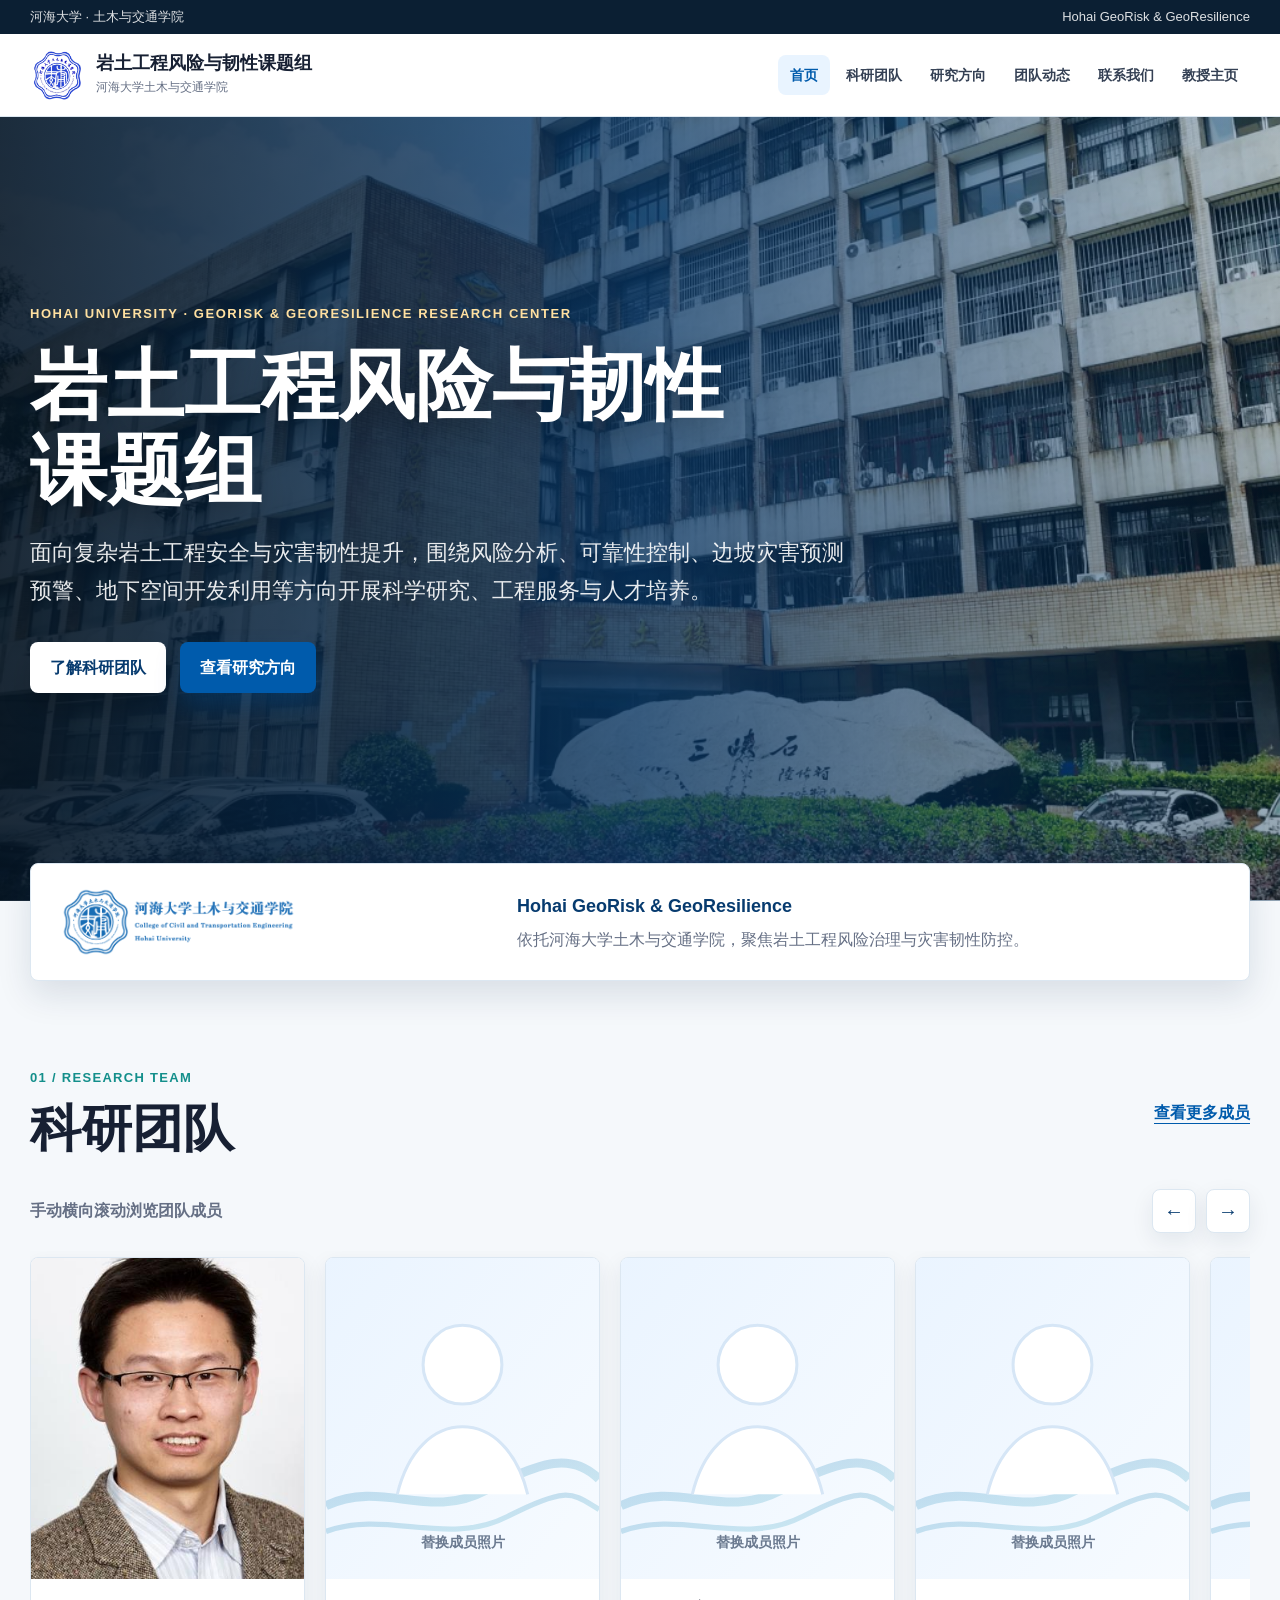
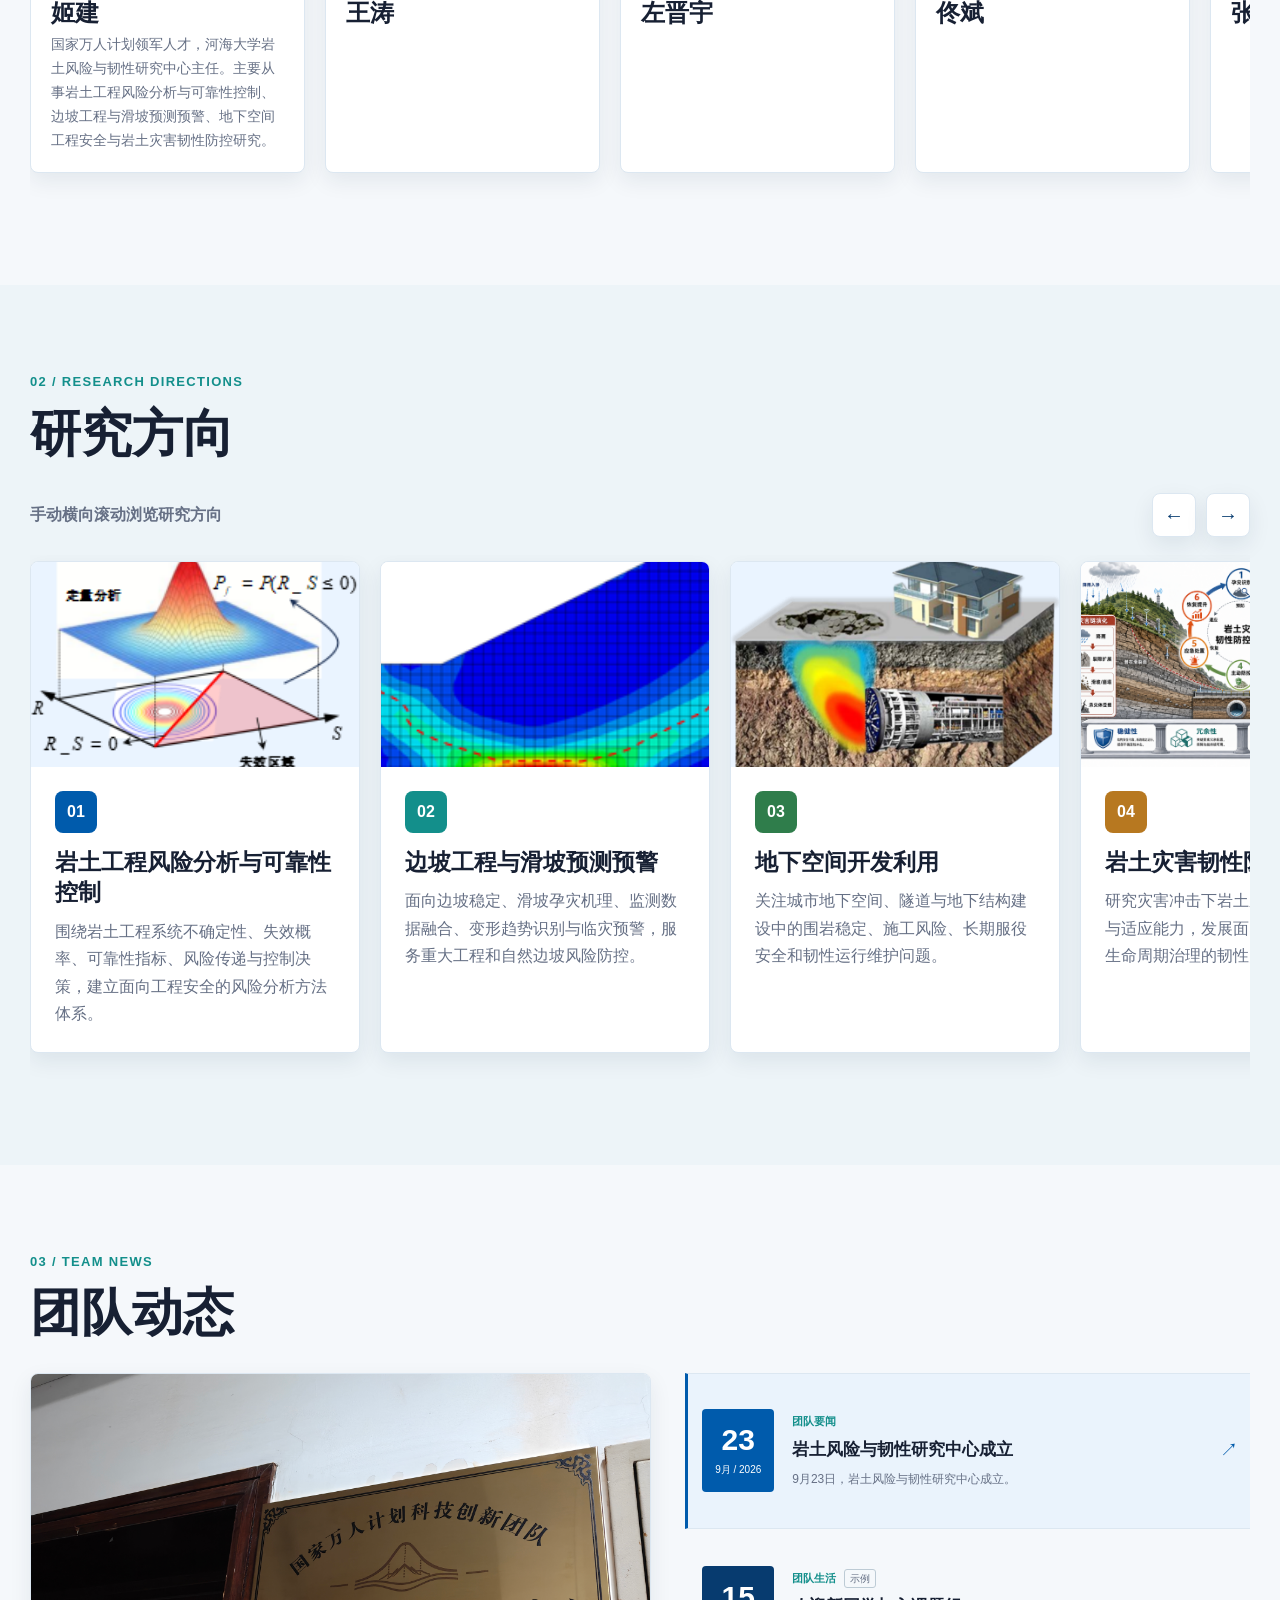
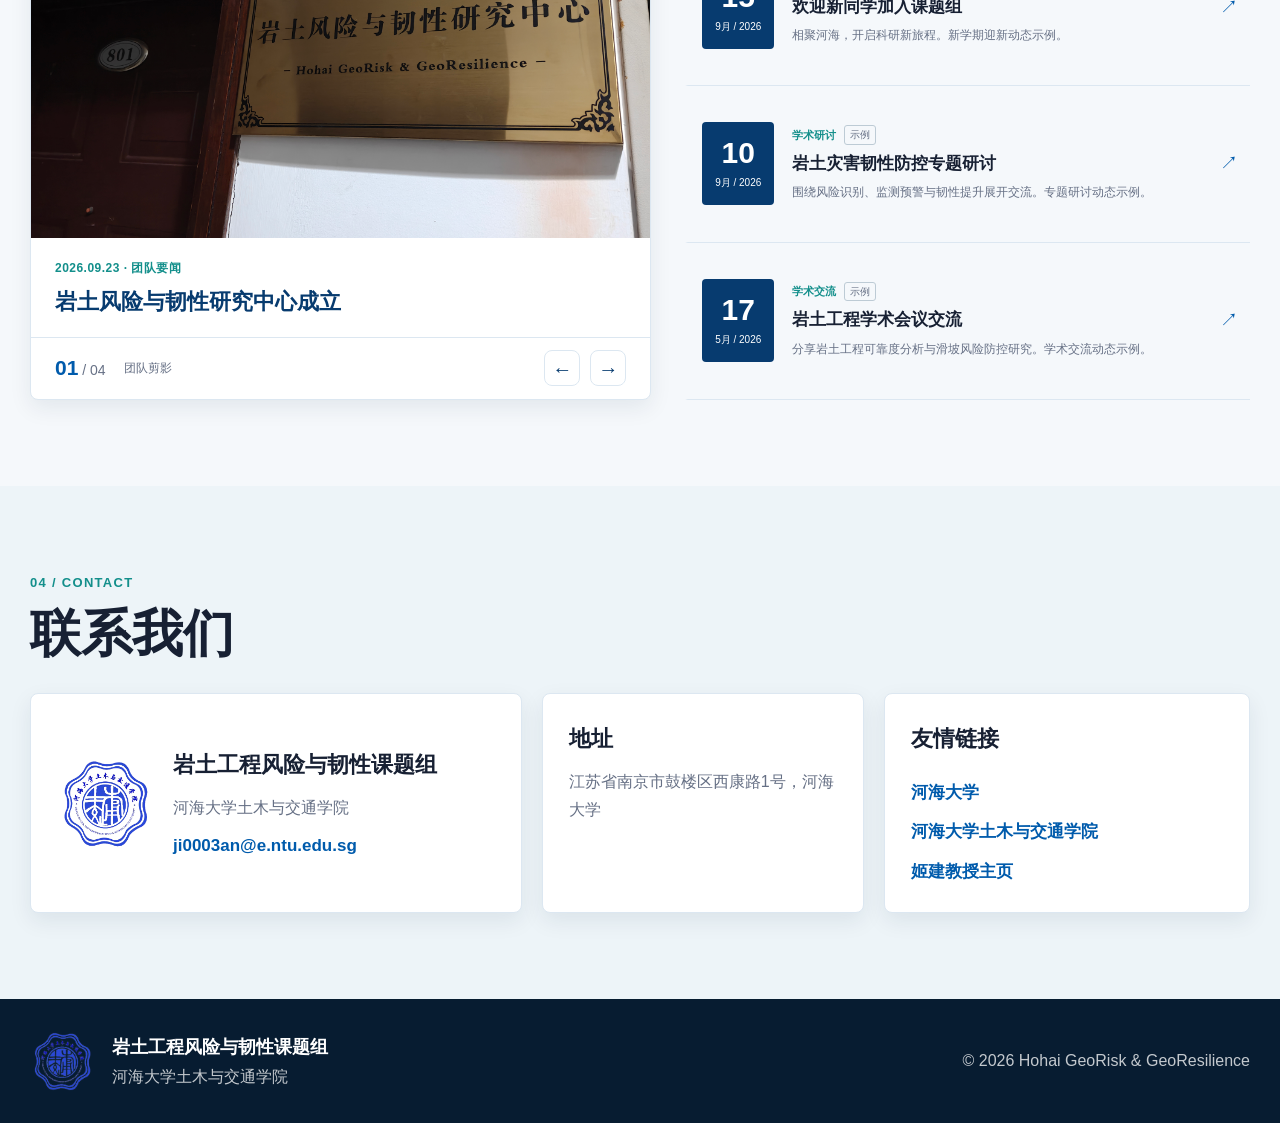
==== commit a5a413c3: "Add files via upload" ====
--- a/课题组网站/index.html
+++ b/课题组网站/index.html
@@ -4,9 +4,11 @@
   <meta charset="UTF-8" />
   <meta name="viewport" content="width=device-width, initial-scale=1.0" />
   <title>岩土工程风险与韧性课题组</title>
-  <meta name="description" content="河海大学土木与交通学院岩土工程风险与韧性课题组网站，展示科研团队、研究方向、团队动态、代表成果和联系方式。" />
+  <meta name="description" content="河海大学土木与交通学院岩土工程风险与韧性课题组网站，展示科研团队、研究方向、团队动态和联系方式。" />
   <meta name="theme-color" content="#005bac" />
   <link rel="stylesheet" href="assets/css/style.css" />
+  <link rel="stylesheet" href="assets/css/team-updates.css" />
+  <link rel="stylesheet" href="assets/css/news.css" />
 </head>
 <body>
   <a class="skip-link" href="#mainContent">跳转到正文</a>
@@ -37,7 +39,7 @@
         <a href="#home">首页</a>
         <a href="team.html">科研团队</a>
         <a href="#research">研究方向</a>
-        <a href="#news">动态成果</a>
+        <a href="#news">团队动态</a>
         <a href="#contact">联系我们</a>
         <a href="ji-jian.html">教授主页</a>
       </div>
@@ -49,7 +51,7 @@
       <div class="hero-shade"></div>
       <div class="container hero-content">
         <div class="hero-copy reveal">
-          <p class="hero-kicker">HOHAI UNIVERSITY · COLLEGE OF CIVIL AND TRANSPORTATION ENGINEERING</p>
+          <p class="hero-kicker">HOHAI UNIVERSITY · GEORISK & GEORESILIENCE RESEARCH CENTER</p>
           <h1>岩土工程风险与韧性<br />课题组</h1>
           <p class="hero-lead">面向复杂岩土工程安全与灾害韧性提升，围绕风险分析、可靠性控制、边坡灾害预测预警、地下空间开发利用等方向开展科学研究、工程服务与人才培养。</p>
           <div class="hero-actions">
@@ -64,7 +66,7 @@
       <div class="container affiliation-inner">
         <img class="college-wordmark" src="assets/img/college-logo-blue.png" alt="河海大学土木与交通学院标识" />
         <div class="affiliation-text">
-          <strong>Hohai GeoRisk &amp; GeoResilience</strong>
+          <strong>Hohai GeoRisk & GeoResilience</strong>
           <span>依托河海大学土木与交通学院，聚焦岩土工程风险治理与灾害韧性防控。</span>
         </div>
       </div>
@@ -77,45 +79,42 @@
             <p class="section-index">01 / Research Team</p>
             <h2>科研团队</h2>
           </div>
-          <p><a class="section-more-link" href="team.html" aria-label="查看更多科研团队成员">查看更多</a></p>
+          <a class="section-more-link" href="team.html">查看更多成员</a>
         </div>
 
         <div class="scroll-toolbar reveal" aria-label="科研团队滚动控制">
-          <span>手动横向滚动浏览全部成员</span>
-          <div class="scroll-buttons">
-            <button type="button" data-scroll-target="#memberTrack" data-scroll-dir="-1" aria-label="向左滚动科研团队">←</button>
-            <button type="button" data-scroll-target="#memberTrack" data-scroll-dir="1" aria-label="向右滚动科研团队">→</button>
-          </div>
-        </div>
-
-        <div class="horizontal-track members-track reveal" id="memberTrack" tabindex="0" aria-label="科研团队成员列表">
-          <a class="member-card member-card-link featured-member" href="ji-jian.html" aria-label="打开姬建个人页面">
-            <figure><img src="assets/img/people/Jianji.png" alt="姬建照片" /></figure>
-            <div class="member-info">
-              <h3>姬建</h3>
-              <span>教授 · 博士生导师</span>
-              <p>国家万人计划领军人才，河海大学岩土工程风险与韧性研究中心主任。研究方向包括岩土工程风险分析、滑坡与边坡工程、地质灾害预测预警。</p>
-              <strong>查看个人主页</strong>
-            </div>
-          </a>
-          <article class="member-card"><figure><img src="assets/img/people/person-placeholder.svg" alt="王涛照片占位" /></figure><div class="member-info"><h3>王涛</h3><span>研究方向</span><p>边坡工程与滑坡预测预警（可替换为具体方向）</p></div></article>
-          <article class="member-card"><figure><img src="assets/img/people/person-placeholder.svg" alt="左晋宇照片占位" /></figure><div class="member-info"><h3>左晋宇</h3><span>研究方向</span><p>地下空间开发利用（可替换为具体方向）</p></div></article>
-          <article class="member-card"><figure><img src="assets/img/people/person-placeholder.svg" alt="佟斌照片占位" /></figure><div class="member-info"><h3>佟斌</h3><span>研究方向</span><p>岩土灾害韧性防控理论（可替换为具体方向）</p></div></article>
-          <article class="member-card"><figure><img src="assets/img/people/person-placeholder.svg" alt="张童照片占位" /></figure><div class="member-info"><h3>张童</h3><span>研究方向</span><p>岩土工程风险分析与可靠性控制（可替换为具体方向）</p></div></article>
-          <article class="member-card"><figure><img src="assets/img/people/person-placeholder.svg" alt="张昱照片占位" /></figure><div class="member-info"><h3>张昱</h3><span>研究方向</span><p>边坡工程与滑坡预测预警（可替换为具体方向）</p></div></article>
-          <article class="member-card"><figure><img src="assets/img/people/MapelChow.png" alt="周逸枫照片" /></figure><div class="member-info"><h3>周逸枫</h3><span>研究方向</span><p>岩质边坡稳定性，机器学习</p></div></article>
-          <article class="member-card"><figure><img src="assets/img/people/person-placeholder.svg" alt="李思侃照片占位" /></figure><div class="member-info"><h3>李思侃</h3><span>研究方向</span><p>岩土灾害韧性防控理论（可替换为具体方向）</p></div></article>
-          <article class="member-card"><figure><img src="assets/img/people/person-placeholder.svg" alt="汪长兴照片占位" /></figure><div class="member-info"><h3>汪长兴</h3><span>研究方向</span><p>岩土工程风险分析与可靠性控制（可替换为具体方向）</p></div></article>
-          <article class="member-card"><figure><img src="assets/img/people/person-placeholder.svg" alt="谢善尧照片占位" /></figure><div class="member-info"><h3>谢善尧</h3><span>研究方向</span><p>边坡工程与滑坡预测预警（可替换为具体方向）</p></div></article>
-          <article class="member-card"><figure><img src="assets/img/people/person-placeholder.svg" alt="潘文轩照片占位" /></figure><div class="member-info"><h3>潘文轩</h3><span>研究方向</span><p>地下空间开发利用（可替换为具体方向）</p></div></article>
-          <article class="member-card"><figure><img src="assets/img/people/person-placeholder.svg" alt="田佳庆照片占位" /></figure><div class="member-info"><h3>田佳庆</h3><span>研究方向</span><p>岩土灾害韧性防控理论（可替换为具体方向）</p></div></article>
-          <article class="member-card"><figure><img src="assets/img/people/person-placeholder.svg" alt="刘雅洁照片占位" /></figure><div class="member-info"><h3>刘雅洁</h3><span>研究方向</span><p>岩土工程风险分析与可靠性控制（可替换为具体方向）</p></div></article>
-          <article class="member-card"><figure><img src="assets/img/people/person-placeholder.svg" alt="洪立涛照片占位" /></figure><div class="member-info"><h3>洪立涛</h3><span>研究方向</span><p>边坡工程与滑坡预测预警（可替换为具体方向）</p></div></article>
-          <article class="member-card"><figure><img src="assets/img/people/person-placeholder.svg" alt="陈哲照片占位" /></figure><div class="member-info"><h3>陈哲</h3><span>研究方向</span><p>地下空间开发利用（可替换为具体方向）</p></div></article>
-          <article class="member-card"><figure><img src="assets/img/people/person-placeholder.svg" alt="章均昊照片占位" /></figure><div class="member-info"><h3>章均昊</h3><span>研究方向</span><p>岩土灾害韧性防控理论（可替换为具体方向）</p></div></article>
-          <article class="member-card"><figure><img src="assets/img/people/person-placeholder.svg" alt="项梓轩照片占位" /></figure><div class="member-info"><h3>项梓轩</h3><span>研究方向</span><p>岩土工程风险分析与可靠性控制（可替换为具体方向）</p></div></article>
-          <article class="member-card"><figure><img src="assets/img/people/PengYijie.jpg" alt="彭毅杰照片" /></figure><div class="member-info"><h3>彭毅杰</h3><span>研究方向</span><p>机器学习</p></div></article>
-          <article class="member-card"><figure><img src="assets/img/people/person-placeholder.svg" alt="徐璐照片占位" /></figure><div class="member-info"><h3>徐璐</h3><span>研究方向</span><p>地下空间开发利用（可替换为具体方向）</p></div></article>
+          <span>手动横向滚动浏览团队成员</span>
+          <div class="scroll-toolbar-actions">
+            <div class="scroll-buttons">
+              <button type="button" data-scroll-target="#memberTrack" data-scroll-dir="-1" aria-label="向左滚动团队成员">←</button>
+              <button type="button" data-scroll-target="#memberTrack" data-scroll-dir="1" aria-label="向右滚动团队成员">→</button>
+            </div>
+          </div>
+        </div>
+
+        <div class="horizontal-track members-track reveal" id="memberTrack" tabindex="0" aria-label="课题组老师、博士后和在读研究生名单">
+          <a class="member-card member-card-link" href="ji-jian.html" aria-label="查看姬建教授个人主页"><figure><img loading="lazy" src="assets/img/people/Jianji.png" alt="姬建教授照片" /></figure><div class="member-info"><h3>姬建</h3><p>国家万人计划领军人才，河海大学岩土风险与韧性研究中心主任。主要从事岩土工程风险分析与可靠性控制、边坡工程与滑坡预测预警、地下空间工程安全与岩土灾害韧性防控研究。</p></div></a>
+          <article class="member-card"><figure><img loading="lazy" src="assets/img/people/person-placeholder.svg" alt="王涛头像占位图" /></figure><div class="member-info"><h3>王涛</h3></div></article>
+          <article class="member-card"><figure><img loading="lazy" src="assets/img/people/person-placeholder.svg" alt="左晋宇头像占位图" /></figure><div class="member-info"><h3>左晋宇</h3></div></article>
+          <article class="member-card"><figure><img loading="lazy" src="assets/img/people/person-placeholder.svg" alt="佟斌头像占位图" /></figure><div class="member-info"><h3>佟斌</h3></div></article>
+          <article class="member-card"><figure><img loading="lazy" src="assets/img/people/person-placeholder.svg" alt="张童头像占位图" /></figure><div class="member-info"><h3>张童</h3></div></article>
+          <article class="member-card"><figure><img loading="lazy" src="assets/img/people/zhangyu.jpg" alt="张昱照片" /></figure><div class="member-info"><h3>张昱</h3><p>岩土数值大变形模拟、岩土高效可靠度计算方法研究</p></div></article>
+          <article class="member-card"><figure><img loading="lazy" src="assets/img/people/MapelChow.png" alt="周逸枫照片" /></figure><div class="member-info"><h3>周逸枫</h3><p>岩石边坡可靠度分析、节理边坡精细化建模</p></div></article>
+          <article class="member-card"><figure><img loading="lazy" src="assets/img/people/lisikan.jpg" alt="李思侃照片" /></figure><div class="member-info"><h3>李思侃</h3><p>地震边坡</p></div></article>
+          <article class="member-card"><figure><img loading="lazy" src="assets/img/people/Wangchangxing.jpg" alt="汪长兴照片" /></figure><div class="member-info"><h3>汪长兴</h3><p>基于岩土可靠度理论的公路边坡多级韧性量化与风险分析</p></div></article>
+          <article class="member-card"><figure><img loading="lazy" src="assets/img/people/xieshanyao-enhanced.png" alt="谢善尧照片" /></figure><div class="member-info"><h3>谢善尧</h3><p>区域滑坡</p></div></article>
+          <article class="member-card"><figure><img loading="lazy" src="assets/img/people/person-placeholder.svg" alt="刘雅洁头像占位图" /></figure><div class="member-info"><h3>刘雅洁</h3></div></article>
+          <article class="member-card"><figure><img loading="lazy" src="assets/img/people/Honglitao.jpg" alt="洪立涛照片" /></figure><div class="member-info"><h3>洪立涛</h3><p>区域滑坡易发性</p></div></article>
+          <article class="member-card"><figure><img loading="lazy" src="assets/img/people/person-placeholder.svg" alt="陈哲头像占位图" /></figure><div class="member-info"><h3>陈哲</h3></div></article>
+          <article class="member-card"><figure><img loading="lazy" src="assets/img/people/zhangjunhao.jpg" alt="章均昊照片" /></figure><div class="member-info"><h3>章均昊</h3><p>岩土大变形模拟、高效可靠度计算、围岩应力以及岩石爆破</p></div></article>
+          <article class="member-card"><figure><img loading="lazy" src="assets/img/people/person-placeholder.svg" alt="项梓轩头像占位图" /></figure><div class="member-info"><h3>项梓轩</h3></div></article>
+          <article class="member-card"><figure><img loading="lazy" src="assets/img/people/pengyijie.jpg" alt="彭毅杰照片" /></figure><div class="member-info"><h3>彭毅杰</h3><p>机器学习</p></div></article>
+          <article class="member-card"><figure><img loading="lazy" src="assets/img/people/Xulu.jpg" alt="徐璐照片" /></figure><div class="member-info"><h3>徐璐</h3></div></article>
+          <article class="member-card"><figure><img loading="lazy" src="assets/img/people/youyaoxin.jpg" alt="游耀星照片" /></figure><div class="member-info"><h3>游耀星</h3><p>多源信息融合的采空区三维地质建模与灾害预警</p></div></article>
+          <article class="member-card"><figure><img loading="lazy" src="assets/img/people/wuminjia.jpg" alt="邬明佳头像占位图" /></figure><div class="member-info"><h3>邬明佳</h3></div></article>
+          <article class="member-card"><figure><img loading="lazy" src="assets/img/people/yaoyi-enhanced.png" alt="姚奕照片" /></figure><div class="member-info"><h3>姚奕</h3></div></article>
+          <article class="member-card"><figure><img loading="lazy" src="assets/img/people/wangenzhi.jpg" alt="王恩至头像占位图" /></figure><div class="member-info"><h3>王恩至</h3></div></article>
+          <article class="member-card"><figure><img loading="lazy" src="assets/img/people/person-placeholder.svg" alt="杨嘉祎头像占位图" /></figure><div class="member-info"><h3>杨嘉祎</h3></div></article>
         </div>
       </div>
     </section>
@@ -127,7 +126,7 @@
             <p class="section-index">02 / Research Directions</p>
             <h2>研究方向</h2>
           </div>
-          <p>课题组关注工程系统中的不确定性、风险传递、灾害演化和韧性治理，推动理论方法与工程实践之间的双向连接。</p>
+          <p></p>
         </div>
 
         <div class="scroll-toolbar reveal" aria-label="研究方向滚动控制">
@@ -163,35 +162,62 @@
       <div class="container">
         <div class="section-heading reveal">
           <div>
-            <p class="section-index">03 / News & Publications</p>
-            <h2>团队动态与代表成果</h2>
-          </div>
-          <p>这里可持续更新会议报告、项目进展、论文成果、软件著作权、专利和获奖信息。</p>
-        </div>
-
-        <div class="news-publications">
-          <div class="panel reveal">
-            <div class="panel-head">
-              <h3>团队动态</h3>
-              <span>News</span>
-            </div>
-            <div class="panel-scroll" tabindex="0" aria-label="团队动态列表">
-              <article class="news-item"><time datetime="2026-06-07"><strong>07</strong><span>Jun</span></time><div><h4>姬建教授个人页面资料更新</h4><p>个人页面补充科研项目、详细论文列表和教师主页来源说明，便于集中查看公开学术信息。</p></div></article>
-              <article class="news-item"><time datetime="2026-06-05"><strong>05</strong><span>Jun</span></time><div><h4>课题组网站新版制作完成</h4><p>新版网站加入科研团队入口、姬建个人页面、研究方向和动态成果展示模块。</p></div></article>
-              <article class="news-item"><time datetime="2026-09-15"><strong>15</strong><span>Sep</span></time><div><h4>欢迎新成员加入课题组</h4><p>可在此发布新生入组、学术交流、会议报告、工程调研等动态。</p></div></article>
-            </div>
-          </div>
-
-          <div class="panel reveal">
-            <div class="panel-head">
-              <h3>代表成果</h3>
-              <span>Selected Works</span>
-            </div>
-            <div class="panel-scroll" tabindex="0" aria-label="代表成果列表">
-              <article class="publication-item"><span>论文</span><div><h4>领域内权威 SCI 期刊论文 100 余篇</h4><p>成果覆盖岩土工程风险分析、滑坡与边坡工程、地质灾害预测预警等方向。</p></div></article>
-              <article class="publication-item"><span>项目</span><div><h4>主持国家自然科学基金联合重点、面上项目等 4 项</h4><p>围绕岩土工程风险与韧性防控开展系统研究。</p></div></article>
-              <article class="publication-item"><span>奖励</span><div><h4>获 IWA 应用研究创新奖、COGE Scott-Sloan 最佳论文奖等奖励</h4><p>并获教育部自然科学二等奖、浙江省科技进步二等奖、河海大学教学成果特等奖等。</p></div></article>
-            </div>
+            <p class="section-index">03 / Team News</p>
+            <h2>团队动态</h2>
+          </div>
+        </div>
+
+        <div class="team-news-layout reveal" data-news-gallery>
+          <div class="news-gallery">
+            <div class="news-slides">
+              <figure class="news-slide" id="newsSlide1" role="tabpanel" aria-labelledby="newsTab1">
+                <img loading="lazy" src="assets/img/news/center-founded-2026-09-23.jpg" alt="岩土风险与韧性研究中心成立，研究中心门口的金色牌匾" width="4096" height="3072" />
+                <figcaption><span>2026.09.23 · 团队要闻</span><h3>岩土风险与韧性研究中心成立</h3></figcaption>
+              </figure>
+              <figure class="news-slide" id="newsSlide2" role="tabpanel" aria-labelledby="newsTab2" hidden>
+                <img loading="lazy" src="assets/img/home-bg.png" alt="河海大学岩土楼，迎新动态示例配图" width="1280" height="719" />
+                <figcaption><span>2026.09.15 · 示例动态</span><h3>欢迎新同学加入课题组</h3></figcaption>
+              </figure>
+              <figure class="news-slide" id="newsSlide3" role="tabpanel" aria-labelledby="newsTab3" hidden>
+                <img loading="lazy" src="assets/img/research/韧性.png" alt="岩土灾害韧性防控理论示意图，专题研讨示例配图" width="1672" height="941" />
+                <figcaption><span>2026.09.10 · 示例动态</span><h3>岩土灾害韧性防控专题研讨</h3></figcaption>
+              </figure>
+              <figure class="news-slide" id="newsSlide4" role="tabpanel" aria-labelledby="newsTab4" hidden>
+                <img loading="lazy" src="assets/img/jijian-forum-2026.jpg" alt="姬建教授在环境岩土力学与工程青年学术论坛的报告照片，学术交流示例配图" width="1920" height="1440" />
+                <figcaption><span>2026.05.17 · 示例动态</span><h3>岩土工程学术会议交流</h3></figcaption>
+              </figure>
+            </div>
+            <div class="news-gallery-controls" aria-label="动态图片切换">
+              <span class="news-gallery-status" aria-live="polite" aria-atomic="true"><strong data-news-position>01</strong> / 04</span>
+              <span>团队剪影</span>
+              <div class="scroll-buttons">
+                <button type="button" data-news-step="-1" aria-label="上一条团队动态">←</button>
+                <button type="button" data-news-step="1" aria-label="下一条团队动态">→</button>
+              </div>
+            </div>
+          </div>
+
+          <div class="news-list" role="tablist" aria-label="选择团队动态" aria-orientation="vertical">
+            <button class="news-entry" type="button" id="newsTab1" role="tab" aria-controls="newsSlide1" aria-selected="true" tabindex="0">
+              <time datetime="2026-09-23"><strong>23</strong><span>9月 / 2026</span></time>
+              <span class="news-entry-copy"><span class="news-entry-category">团队要闻</span><strong>岩土风险与韧性研究中心成立</strong><span class="news-entry-summary">9月23日，岩土风险与韧性研究中心成立。</span></span>
+              <span class="news-entry-arrow" aria-hidden="true">↗</span>
+            </button>
+            <button class="news-entry" type="button" id="newsTab2" role="tab" aria-controls="newsSlide2" aria-selected="false" tabindex="-1">
+              <time datetime="2026-09-15"><strong>15</strong><span>9月 / 2026</span></time>
+              <span class="news-entry-copy"><span class="news-entry-category">团队生活 <em>示例</em></span><strong>欢迎新同学加入课题组</strong><span class="news-entry-summary">相聚河海，开启科研新旅程。新学期迎新动态示例。</span></span>
+              <span class="news-entry-arrow" aria-hidden="true">↗</span>
+            </button>
+            <button class="news-entry" type="button" id="newsTab3" role="tab" aria-controls="newsSlide3" aria-selected="false" tabindex="-1">
+              <time datetime="2026-09-10"><strong>10</strong><span>9月 / 2026</span></time>
+              <span class="news-entry-copy"><span class="news-entry-category">学术研讨 <em>示例</em></span><strong>岩土灾害韧性防控专题研讨</strong><span class="news-entry-summary">围绕风险识别、监测预警与韧性提升展开交流。专题研讨动态示例。</span></span>
+              <span class="news-entry-arrow" aria-hidden="true">↗</span>
+            </button>
+            <button class="news-entry" type="button" id="newsTab4" role="tab" aria-controls="newsSlide4" aria-selected="false" tabindex="-1">
+              <time datetime="2026-05-17"><strong>17</strong><span>5月 / 2026</span></time>
+              <span class="news-entry-copy"><span class="news-entry-category">学术交流 <em>示例</em></span><strong>岩土工程学术会议交流</strong><span class="news-entry-summary">分享岩土工程可靠度分析与滑坡风险防控研究。学术交流动态示例。</span></span>
+              <span class="news-entry-arrow" aria-hidden="true">↗</span>
+            </button>
           </div>
         </div>
       </div>
@@ -204,7 +230,7 @@
             <p class="section-index">04 / Contact</p>
             <h2>联系我们</h2>
           </div>
-          <p>欢迎围绕岩土工程风险、边坡灾害、地下空间和韧性防控方向开展学术交流、项目合作与学生培养合作。</p>
+          <p></p>
         </div>
 
         <div class="contact-layout reveal">
@@ -248,5 +274,6 @@
 
   <button class="back-to-top" id="backToTop" type="button" aria-label="返回顶部">↑</button>
   <script src="assets/js/main.js"></script>
+  <script src="assets/js/news.js"></script>
 </body>
 </html>
--- a/课题组网站/assets/css/style.css
+++ b/课题组网站/assets/css/style.css
@@ -353,6 +353,13 @@
 
 .section-more-link:hover { color: var(--teal); }
 
+.scroll-toolbar-actions {
+  display: grid;
+  justify-items: end;
+  gap: 10px;
+  margin-left: auto;
+}
+
 .scroll-toolbar {
   display: flex;
   align-items: center;
@@ -1682,6 +1689,12 @@
   grid-template-columns: repeat(4, minmax(0, 1fr));
   gap: 22px;
   align-items: stretch;
+}
+
+#team > .container > .section-heading {
+  display: flex;
+  align-items: center;
+  justify-content: space-between;
 }
 
 .team-person-card {
@@ -1779,6 +1792,7 @@
   }
   .college-wordmark {
     max-height: none;
+    width: 100%;
     max-width: 480px;
   }
   .horizontal-track { grid-auto-columns: minmax(260px, 310px); }
@@ -1825,6 +1839,10 @@
     align-items: flex-start;
     flex-direction: column;
   }
+  .scroll-toolbar-actions {
+    width: 100%;
+    justify-items: end;
+  }
   .horizontal-track,
   .research-track {
     grid-auto-columns: minmax(270px, 86vw);
--- a/课题组网站/assets/css/team-updates.css
+++ b/课题组网站/assets/css/team-updates.css
@@ -0,0 +1,27 @@
+/* Shared member presentation for the home page and team directory. */
+.team-directory-nav { grid-template-columns: repeat(4, minmax(0, 1fr)); }
+.team-directory-nav a { grid-template-columns: 38px minmax(0, 1fr) auto; gap: 12px; padding: 18px; }
+.team-directory-nav a > span { width: 38px; height: 38px; }
+.team-directory-nav a:nth-child(3) > span { background: var(--blue); }
+.team-directory-nav a:nth-child(4) > span { background: #875214; }
+.team-person-card .member-info p { margin-top: 12px; }
+
+@media (max-width: 1100px) {
+  .team-directory-nav a { gap: 8px; padding: 16px 12px; }
+  .team-directory-nav strong { font-size: 16px; }
+}
+
+@media (max-width: 920px) {
+  .team-directory-nav { grid-template-columns: repeat(2, minmax(0, 1fr)); }
+  .team-directory-nav a { min-height: 82px; padding: 16px 22px; border-bottom: 1px solid var(--line); }
+  .team-directory-nav a:nth-child(even) { border-right: 0; }
+  .team-directory-nav a:nth-child(n+3) { border-bottom: 0; }
+  .team-directory-nav em { display: block; }
+}
+
+@media (max-width: 600px) {
+  .team-directory-nav a { grid-template-columns: 28px minmax(0, 1fr); gap: 9px; padding: 14px 12px; }
+  .team-directory-nav a > span { width: 28px; height: 28px; font-size: 11px; }
+  .team-directory-nav strong { font-size: 15px; }
+  .team-directory-nav em { grid-column: 2; font-size: 12px; margin-top: -8px; }
+}
--- a/课题组网站/assets/css/news.css
+++ b/课题组网站/assets/css/news.css
@@ -0,0 +1,52 @@
+/* A picture gallery paired with four dated news entries. */
+.team-news-layout { display: grid; grid-template-columns: minmax(0, 1.1fr) minmax(0, 1fr); gap: 34px; align-items: stretch; }
+.news-gallery { min-width: 0; overflow: hidden; border: 1px solid var(--line); border-radius: var(--radius); background: white; box-shadow: var(--shadow-soft); }
+.news-slide { margin: 0; }
+.news-slide[hidden] { display: none; }
+.news-slide > img { width: 100%; height: auto; aspect-ratio: 4 / 3; object-fit: contain; background: #edf2f6; }
+.news-slide figcaption { padding: 20px 24px; border-bottom: 1px solid var(--line); }
+.news-slide figcaption > span { display: block; color: var(--teal); font-size: 12px; font-weight: 800; letter-spacing: 0.04em; }
+.news-slide h3 { margin: 7px 0 0; color: var(--blue-dark); font-size: 22px; line-height: 1.45; }
+.news-gallery-controls { display: flex; align-items: center; gap: 18px; padding: 12px 24px; color: var(--muted); font-size: 12px; }
+.news-gallery-controls .scroll-buttons { margin-left: auto; }
+.news-gallery-controls .scroll-buttons button { width: 36px; height: 36px; box-shadow: none; }
+.news-gallery-status { color: var(--muted); font-size: 14px; white-space: nowrap; }
+.news-gallery-status strong { color: var(--blue); font-size: 21px; }
+.news-list { display: grid; grid-template-rows: repeat(4, 1fr); min-width: 0; }
+.news-entry { display: grid; grid-template-columns: 72px minmax(0, 1fr) 16px; align-items: center; gap: 18px; width: 100%; padding: 22px 14px; text-align: left; color: var(--ink); background: transparent; border: 0; border-bottom: 1px solid var(--line); border-left: 3px solid transparent; cursor: pointer; transition: background 0.2s ease, border-color 0.2s ease; }
+.news-entry:first-child { border-top: 1px solid var(--line); }
+.news-entry:hover { background: #edf5fc; }
+.news-entry[aria-selected="true"] { border-left-color: var(--blue); background: #eaf3fc; }
+.news-entry time { display: grid; gap: 5px; padding: 14px 4px; color: white; background: var(--blue-dark); text-align: center; border-radius: 4px; }
+.news-entry[aria-selected="true"] time { background: var(--blue); }
+.news-entry time strong { font-size: 30px; line-height: 1.1; font-weight: 700; }
+.news-entry time span { font-size: 10px; white-space: nowrap; }
+.news-entry-copy { min-width: 0; }
+.news-entry-copy > strong { display: block; margin: 6px 0; font-size: 17px; line-height: 1.5; }
+.news-entry-category { display: flex; align-items: center; gap: 8px; color: var(--teal); font-size: 11px; font-weight: 800; }
+.news-entry-category em { border: 1px solid #bdcbd5; padding: 0 5px; border-radius: 3px; color: #667085; font-size: 10px; font-style: normal; font-weight: 500; }
+.news-entry-summary { display: block; color: var(--muted); font-size: 12px; line-height: 1.7; }
+.news-entry-arrow { color: var(--blue); font-size: 18px; }
+.news-entry:focus-visible,
+.news-gallery-controls button:focus-visible { outline: 3px solid var(--teal); outline-offset: 3px; }
+
+@media (max-width: 1100px) {
+  .team-news-layout { gap: 24px; }
+  .news-entry { grid-template-columns: 60px minmax(0, 1fr); gap: 14px; padding: 16px 12px; }
+  .news-entry-arrow { display: none; }
+  .news-entry-copy > strong { font-size: 16px; }
+}
+@media (max-width: 920px) {
+  .team-news-layout { grid-template-columns: 1fr; }
+  .news-entry { grid-template-columns: 72px minmax(0, 1fr) 16px; padding: 20px 16px; }
+  .news-entry-arrow { display: block; }
+}
+@media (max-width: 640px) {
+  .team-news-layout { gap: 24px; }
+  .news-slide figcaption { padding: 16px 18px; min-height: 110px; }
+  .news-slide h3 { font-size: 19px; }
+  .news-gallery-controls { padding: 12px 18px; gap: 12px; }
+  .news-entry { grid-template-columns: 60px minmax(0, 1fr); gap: 14px; padding: 18px 10px; }
+  .news-entry-arrow { display: none; }
+  .news-entry time strong { font-size: 27px; }
+}
